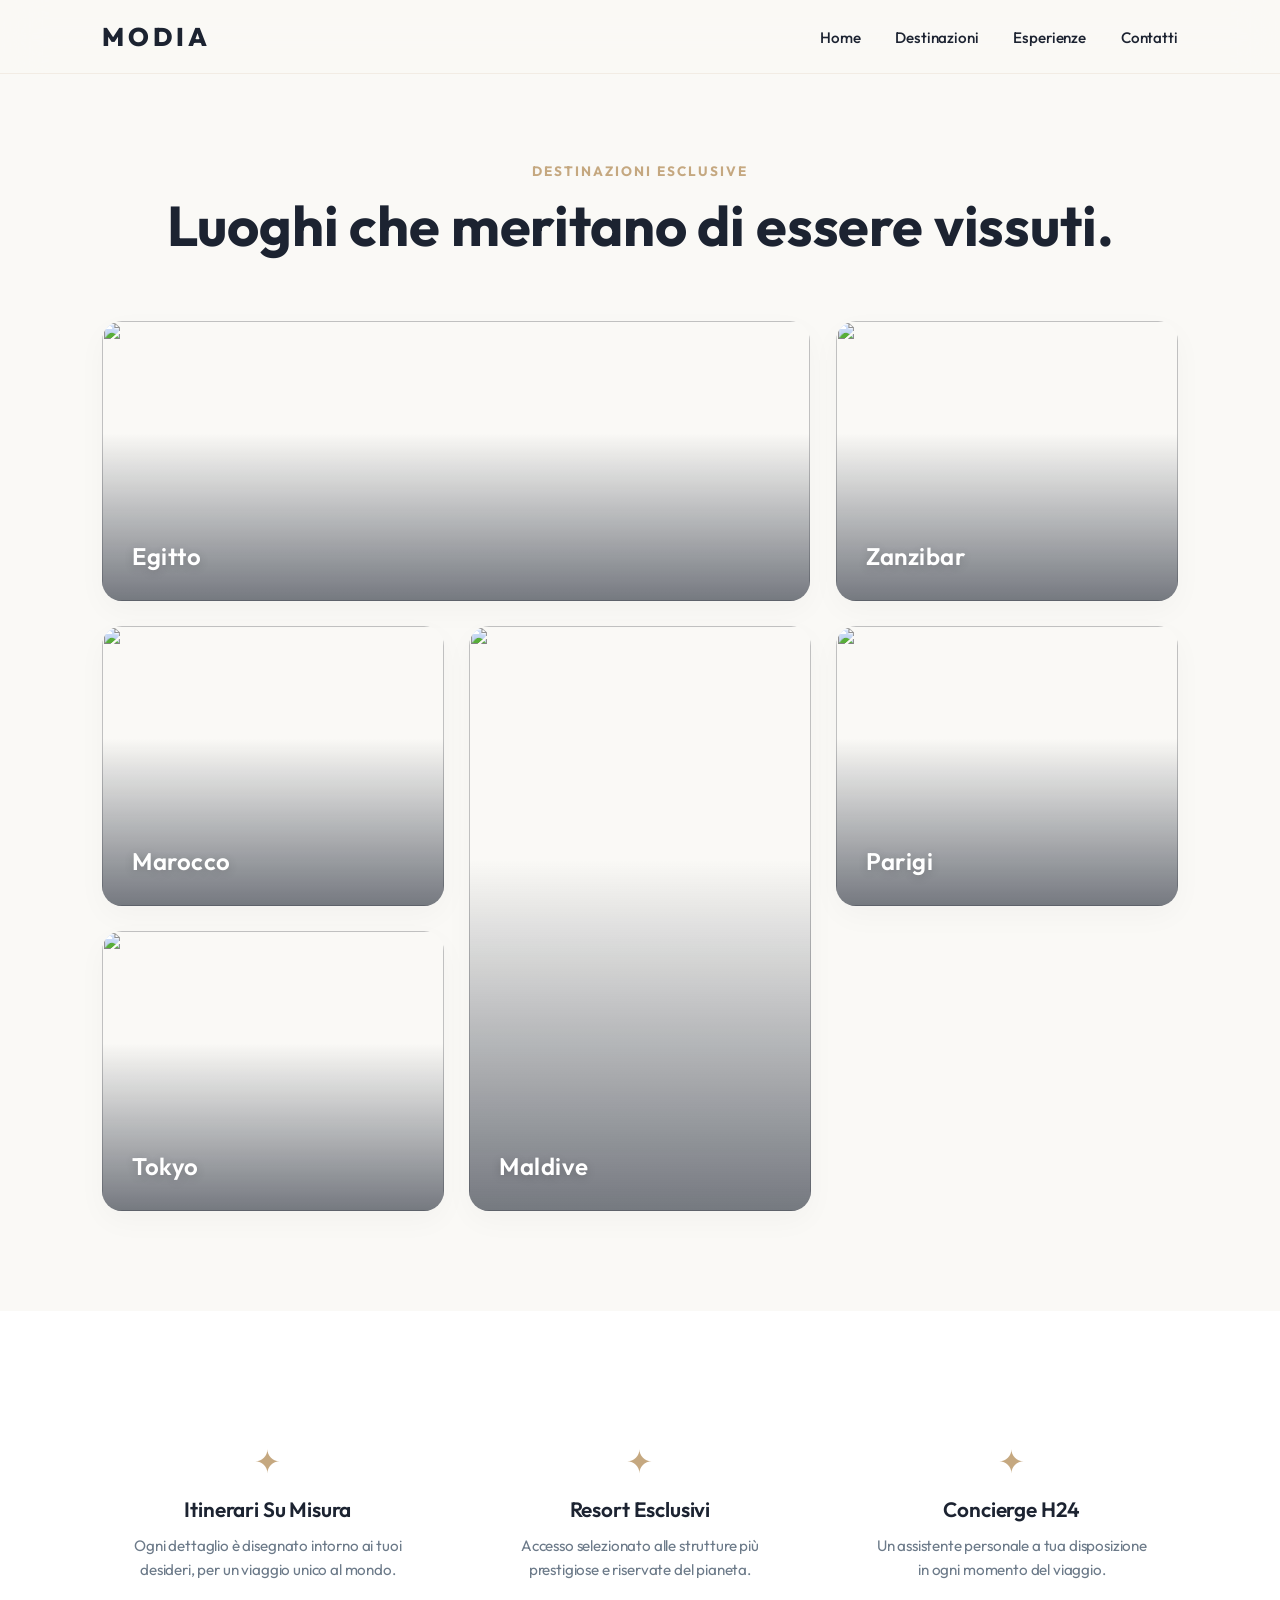
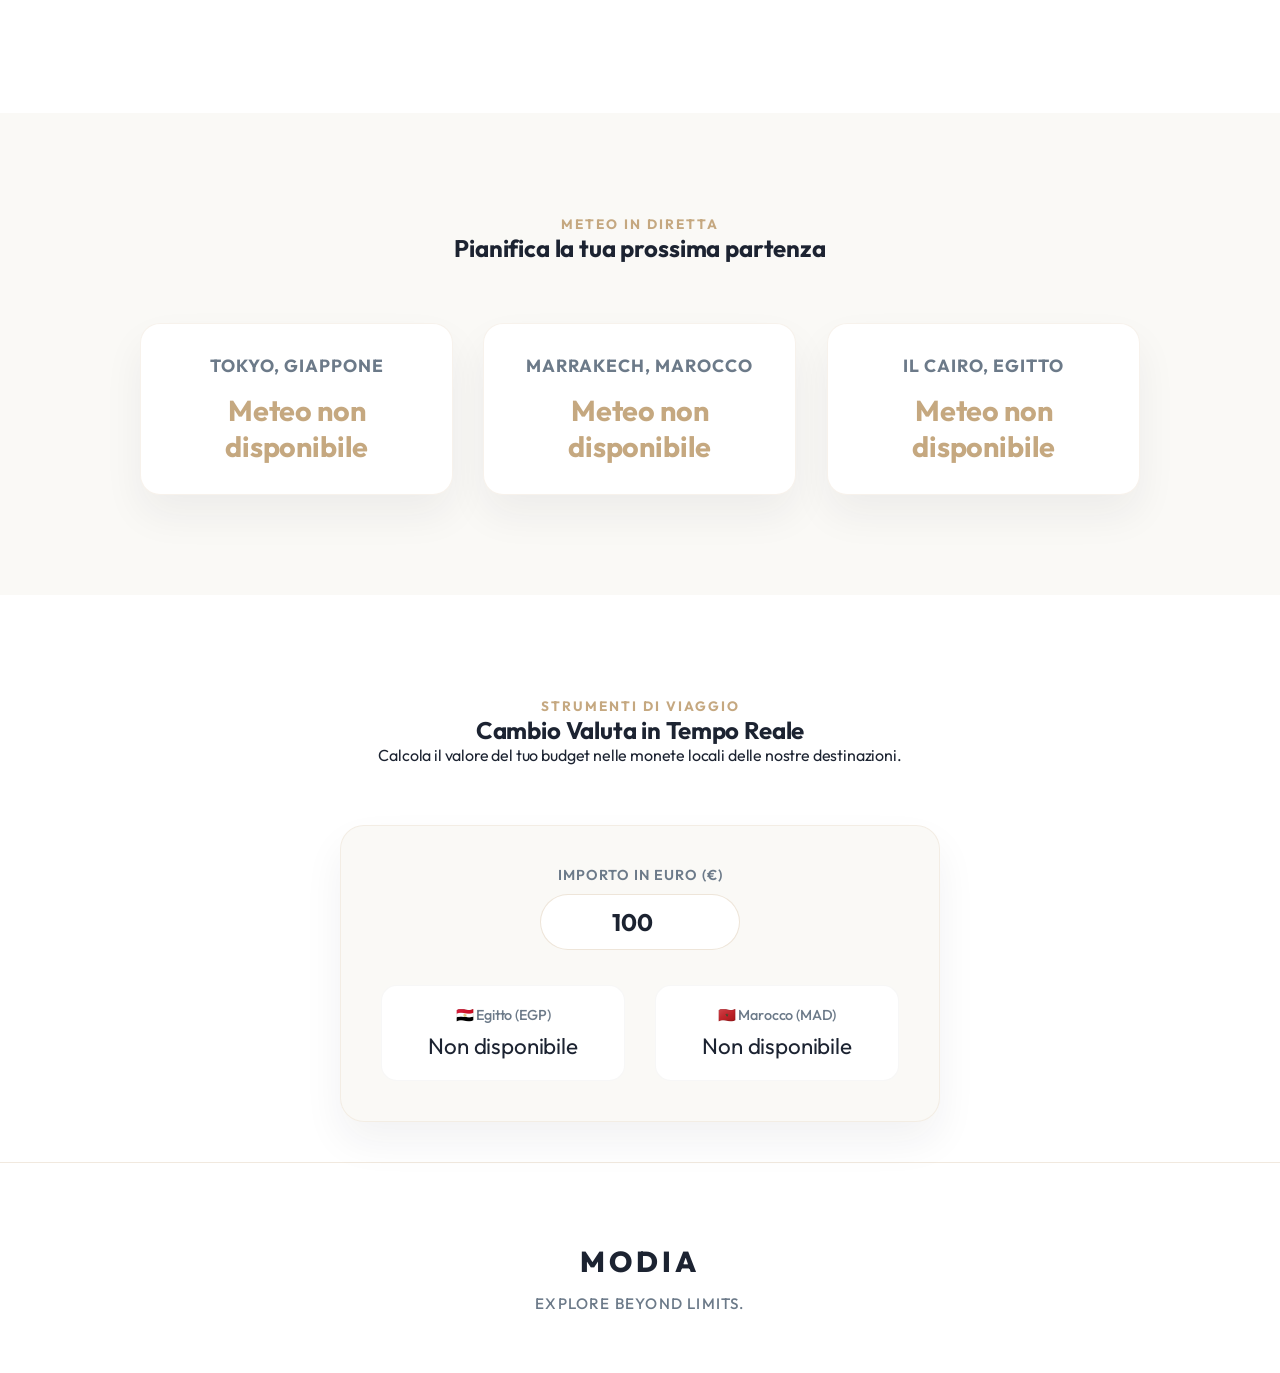
==== destinazioni.html @ 85078cf2 "Add click-to-reveal overlay on destination cards" ====
<!doctype html>
<html lang="it">
  <head>
    <meta charset="UTF-8" />
    <meta name="viewport" content="width=device-width, initial-scale=1.0" />
    <title>Destinazioni | MODIA</title>
    <link rel="stylesheet" href="style.css" />
    <link
      href="https://fonts.googleapis.com/css2?family=Outfit:wght@300;400;500;600;700;800&display=swap"
      rel="stylesheet"
    />
  </head>

  <body>
    <nav>
      <div class="logo">MODIA</div>
      <ul>
        <li><a href="index.html">Home</a></li>
        <li><a href="destinazioni.html">Destinazioni</a></li>
        <li><a href="#">Esperienze</a></li>
        <li><a href="#">Contatti</a></li>
      </ul>
    </nav>

    <section class="destinations-page">
      <div class="title">
        <span>DESTINAZIONI ESCLUSIVE</span>
        <h1>Luoghi che meritano di essere vissuti.</h1>
      </div>

      <div class="masonry">
        <div class="card large">
          <img
            src="https://i.pinimg.com/736x/5f/3d/c7/5f3dc77bbf6d543c2c08fd0aaca00419.jpg"
          />
          <div class="overlay">
            <h3>Egitto</h3>
            <div class="card-details">
              <p>Piramidi millenarie, crociere sul Nilo e tramonti sul deserto. Un viaggio nel tempo.</p>
              <span class="card-season">✦ Stagione ideale: Ottobre – Aprile</span>
              <a href="#" class="btn-card">Richiedi Info</a>
            </div>
          </div>
        </div>

        <div class="card">
          <img
            src="https://i.pinimg.com/1200x/5f/27/72/5f2772771f6ebbfa1030774a7bd30043.jpg"
          />
          <div class="overlay">
            <h3>Zanzibar</h3>
            <div class="card-details">
              <p>Spiagge bianche, acque turchesi e spezie esotiche. Il paradiso nell'Oceano Indiano.</p>
              <span class="card-season">✦ Stagione ideale: Giugno – Ottobre</span>
              <a href="#" class="btn-card">Richiedi Info</a>
            </div>
          </div>
        </div>

        <div class="card">
          <img
            src="https://i.pinimg.com/736x/d9/da/a5/d9daa57fc3a2e01b69d20cad8d2c2d2e.jpg"
          />
          <div class="overlay">
            <h3>Marocco</h3>
            <div class="card-details">
              <p>Medine vibranti, deserto del Sahara e riad da sogno. Un'esperienza sensoriale unica.</p>
              <span class="card-season">✦ Stagione ideale: Marzo – Maggio</span>
              <a href="#" class="btn-card">Richiedi Info</a>
            </div>
          </div>
        </div>

        <div class="card tall">
          <img
            src="https://images.unsplash.com/photo-1573843981267-be1999ff37cd?w=1200"
          />
          <div class="overlay">
            <h3>Maldive</h3>
            <div class="card-details">
              <p>Ville sull'acqua, barriere coralline e privacy assoluta. Il lusso allo stato puro.</p>
              <span class="card-season">✦ Stagione ideale: Novembre – Aprile</span>
              <a href="#" class="btn-card">Richiedi Info</a>
            </div>
          </div>
        </div>

        <div class="card">
          <img
            src="https://images.unsplash.com/photo-1499856871958-5b9627545d1a?w=1200"
          />
          <div class="overlay">
            <h3>Parigi</h3>
            <div class="card-details">
              <p>La ville lumière: arte, haute cuisine e passeggiate sulla Senna. Romantica per eccellenza.</p>
              <span class="card-season">✦ Stagione ideale: Aprile – Giugno</span>
              <a href="#" class="btn-card">Richiedi Info</a>
            </div>
          </div>
        </div>

        <div class="card">
          <img
            src="https://images.unsplash.com/photo-1540959733332-eab4deabeeaf?w=1200"
          />
          <div class="overlay">
            <h3>Tokyo</h3>
            <div class="card-details">
              <p>Tradizione e futuro convivono: templi antichi, neon e gastronomia stellata.</p>
              <span class="card-season">✦ Stagione ideale: Marzo – Maggio</span>
              <a href="#" class="btn-card">Richiedi Info</a>
            </div>
          </div>
        </div>
      </div>
    </section>
    <section class="luxury-services">
      <div class="service-card">
        <span class="service-icon">✦</span>
        <h3>Itinerari Su Misura</h3>
        <p>
          Ogni dettaglio è disegnato intorno ai tuoi desideri, per un viaggio
          unico al mondo.
        </p>
      </div>
      <div class="service-card">
        <span class="service-icon">✦</span>
        <h3>Resort Esclusivi</h3>
        <p>
          Accesso selezionato alle strutture più prestigiose e riservate del
          pianeta.
        </p>
      </div>
      <div class="service-card">
        <span class="service-icon">✦</span>
        <h3>Concierge H24</h3>
        <p>
          Un assistente personale a tua disposizione in ogni momento del
          viaggio.
        </p>
      </div>
    </section>
    <!----METEO-->
    <section class="live-weather-section">
      <div class="title">
        <span>METEO IN DIRETTA</span>
        <h2>Pianifica la tua prossima partenza</h2>
      </div>

      <div class="weather-grid">
        <div class="weather-box">
          <h4>Tokyo, Giappone</h4>
          <div id="meteo-tokyo" class="temp-loading">Caricamento...</div>
        </div>
        <div class="weather-box">
          <h4>Marrakech, Marocco</h4>
          <div id="meteo-marocco" class="temp-loading">Caricamento...</div>
        </div>
        <div class="weather-box">
          <h4>Il Cairo, Egitto</h4>
          <div id="meteo-egitto" class="temp-loading">Caricamento...</div>
        </div>
      </div>
    </section>

    <!--- API VALUTA -->
    <section class="currency-section">
      <div class="title">
        <span>STRUMENTI DI VIAGGIO</span>
        <h2>Cambio Valuta in Tempo Reale</h2>
        <p>
          Calcola il valore del tuo budget nelle monete locali delle nostre
          destinazioni.
        </p>
      </div>
      <div class="currency-card">
        <div class="input-group">
          <label>Importo in Euro (€)</label>
          <input type="number" id="euro-amount" value="100" min="1" />
        </div>

        <div class="conversion-results">
          <div class="result-box">
            <span class="currency-name">🇪🇬 Egitto (EGP)</span>
            <div id="valore-egitto" class="currency-value">Calcolo...</div>
          </div>

          <div class="result-box">
            <span class="currency-name">🇲🇦 Marocco (MAD)</span>
            <div id="valore-marocco" class="currency-value">Calcolo...</div>
          </div>
        </div>
      </div>
    </section>
    <!--- API VALUTA -->

    <footer>
      <h2>MODIA</h2>

      <p>Explore Beyond Limits.</p>
    </footer>
    <script src="script.js"></script>
  </body>
</html>
---- style.css ----
* {
  margin: 0;
  padding: 0;
  box-sizing: border-box;
  font-family: "Outfit", sans-serif;
}

:root {
  --bg-color: #faf9f6; /* Bianco caldo/avorio luxury */
  --text-main: #1c2331; /* Blu notte quasi nero per i testi */
  --text-muted: #6c7a89; /* Grigio morbido per i sottotitoli */
  --accent-gold: #c5a880; /* Oro sabbia elegante per i dettagli */
  --accent-blue: #4a90e2; /* Blu riviera per elementi attivi */
  --white-glass: rgba(255, 255, 255, 0.75);
  --shadow-soft: 0 20px 40px rgba(28, 35, 49, 0.06);
}

body {
  background: var(--bg-color);
  color: var(--text-main);
  overflow-x: hidden;
  letter-spacing: -0.01em;
}

/* NAV */
nav {
  position: fixed;
  top: 0;
  width: 100%;
  display: flex;
  justify-content: space-between;
  align-items: center;
  padding: 20px 8%;
  backdrop-filter: blur(20px);
  -webkit-backdrop-filter: blur(20px);
  background: rgba(250, 249, 246, 0.8);
  border-bottom: 1px solid rgba(197, 168, 128, 0.15);
  z-index: 1000;
}

.logo {
  font-size: 1.6rem;
  font-weight: 800;
  letter-spacing: 4px;
  color: var(--text-main);
}

nav ul {
  display: flex;
  gap: 35px;
  list-style: none;
}

nav a {
  text-decoration: none;
  color: var(--text-main);
  font-weight: 500;
  font-size: 0.95rem;
  transition: 0.3s ease;
}

nav a:hover {
  color: var(--accent-gold);
}

/* HERO */
.hero {
  min-height: 100vh;
  display: grid;
  grid-template-columns: 1.1fr 0.9fr;
  align-items: center;
  padding: 140px 8% 80px 8%;
  gap: 60px;
}

.badge {
  display: inline-block;
  padding: 8px 16px;
  border-radius: 30px;
  background: white;
  color: var(--accent-gold);
  font-weight: 600;
  font-size: 0.85rem;
  letter-spacing: 1px;
  text-transform: uppercase;
  box-shadow: 0 4px 15px rgba(197, 168, 128, 0.12);
  margin-bottom: 25px;
  border: 1px solid rgba(197, 168, 128, 0.2);
}

.hero h1 {
  font-size: clamp(3.5rem, 6vw, 5.5rem);
  font-weight: 700;
  line-height: 1.05;
  color: var(--text-main);
  margin-bottom: 25px;
}

.hero h1 span {
  color: var(--accent-gold);
  display: block;
  font-weight: 300;
  font-style: italic;
}

.hero p {
  color: var(--text-muted);
  font-size: 1.15rem;
  line-height: 1.8;
  max-width: 550px;
}

.hero-buttons {
  display: flex;
  gap: 15px;
  margin-top: 40px;
}

.btn-primary {
  padding: 16px 35px;
  border-radius: 50px;
  background: var(--text-main);
  color: white;
  text-decoration: none;
  font-weight: 600;
  font-size: 0.95rem;
  transition: 0.3s ease;
  box-shadow: 0 10px 25px rgba(28, 35, 49, 0.15);
}

.btn-primary:hover {
  background: var(--accent-gold);
  transform: translateY(-2px);
  box-shadow: 0 10px 25px rgba(197, 168, 128, 0.3);
}

.btn-secondary {
  padding: 16px 35px;
  border-radius: 50px;
  border: 1px solid rgba(28, 35, 49, 0.15);
  text-decoration: none;
  color: var(--text-main);
  font-weight: 600;
  font-size: 0.95rem;
  background: transparent;
  transition: 0.3s ease;
}

.btn-secondary:hover {
  background: white;
  border-color: var(--accent-gold);
  color: var(--accent-gold);
  transform: translateY(-2px);
}

.hero-image {
  position: relative;
}

.hero-image img {
  width: 100%;
  border-radius: 24px;
  height: 600px;
  object-fit: cover;
  box-shadow: var(--shadow-soft);
}
/* Bali img */
.floating-card {
  position: absolute;
  background: var(--white-glass);
  backdrop-filter: blur(15px);
  -webkit-backdrop-filter: blur(15px);
  padding: 14px 24px;
  border-radius: 50px;
  font-weight: 600;
  font-size: 0.9rem;
  color: var(--text-main);
  box-shadow: 0 10px 30px rgba(0, 0, 0, 0.05);
  border: 1px solid rgba(255, 255, 255, 0.6);
  animation: float 4s ease-in-out infinite;
}

.top {
  top: 40px;
  left: -20px;
}

.bottom {
  bottom: 40px;
  right: -20px;
  animation-delay: 2s;
}

@keyframes float {
  0%,
  100% {
    transform: translateY(0);
  }
  50% {
    transform: translateY(-10px);
  }
}

/* STATISTICHE */
.stats {
  display: flex;
  justify-content: center;
  gap: 120px;
  padding: 100px 8%;
  background: white;
  box-shadow:
    inset 0 1px 0 rgba(0, 0, 0, 0.02),
    inset 0 -1px 0 rgba(0, 0, 0, 0.02);
}

.stats h2 {
  font-size: 3.5rem;
  font-weight: 700;
  color: var(--accent-gold);
  margin-bottom: 5px;
}

.stats p {
  color: var(--text-muted);
  font-weight: 500;
  font-size: 0.95rem;
  letter-spacing: 0.5px;
  text-transform: uppercase;
}

/* CHI SIAMO */
.about {
  display: grid;
  grid-template-columns: 1fr 1fr;
  gap: 80px;
  align-items: center;
  padding: 120px 8%;
}

.about img {
  width: 100%;
  border-radius: 24px;
  height: 500px;
  object-fit: cover;
  box-shadow: var(--shadow-soft);
}

.about span {
  color: var(--accent-gold);
  font-weight: 700;
  font-size: 0.85rem;
  letter-spacing: 2px;
}

.about h2 {
  font-size: 3rem;
  font-weight: 700;
  line-height: 1.2;
  margin: 15px 0 25px 0;
  color: var(--text-main);
}

.about p {
  color: var(--text-muted);
  margin-bottom: 35px;
  font-size: 1.1rem;
  line-height: 1.8;
}

/* CTA */
.cta {
  padding: 120px 8%;
  text-align: center;
  background: white;
}

.cta h2 {
  font-size: 3.5rem;
  font-weight: 700;
  color: var(--text-main);
  margin-bottom: 20px;
}

.cta p {
  color: var(--text-muted);
  font-size: 1.2rem;
  margin-bottom: 40px;
}

/* API WEATHER CARD  */
.scheda-viaggio {
  background: var(--bg-color);
  border: 1px solid rgba(197, 168, 128, 0.25);
  padding: 25px;
  border-radius: 20px;
  max-width: 350px;
  margin: 0 auto;
  box-shadow: var(--shadow-soft);
}

.scheda-viaggio h3 {
  font-size: 1.1rem;
  color: var(--text-main);
  margin-bottom: 10px;
  font-weight: 600;
}

#meteo-maldive {
  color: var(--accent-gold);
  font-weight: 700;
  font-size: 1.3rem;
}

/* DESTINAZIONI PAGE */
.destinations-page {
  padding: 160px 8% 100px 8%;
}

.title {
  text-align: center;
  margin-bottom: 60px;
}

.title span {
  color: var(--accent-gold);
  font-weight: 700;
  letter-spacing: 2px;
  font-size: 0.85rem;
}

.title h1 {
  font-size: 3.5rem;
  font-weight: 700;
  color: var(--text-main);
  margin-top: 10px;
}

.masonry {
  display: grid;
  grid-template-columns: repeat(3, 1fr);
  grid-auto-rows: 280px;
  gap: 25px;
}

.card {
  position: relative;
  overflow: hidden;
  border-radius: 20px;
  cursor: pointer;
  box-shadow: 0 10px 30px rgba(0, 0, 0, 0.03);
}

.card img {
  width: 100%;
  height: 100%;
  object-fit: cover;
  transition: transform 0.8s cubic-bezier(0.25, 1, 0.5, 1);
}

.card:hover img {
  transform: scale(1.08);
}

.large {
  grid-column: span 2;
}

.tall {
  grid-row: span 2;
}

.overlay {
  position: absolute;
  bottom: 0;
  left: 0;
  width: 100%;
  height: 100%;
  padding: 30px;
  display: flex;
  align-items: flex-end;

  background: linear-gradient(
    to top,
    rgba(28, 35, 49, 0.6) 0%,
    rgba(28, 35, 49, 0) 60%
  );
  transition: background 0.3s ease;
}

.card:hover .overlay {
  background: linear-gradient(
    to top,
    rgba(28, 35, 49, 0.75) 0%,
    rgba(28, 35, 49, 0.1) 100%
  );
}

.overlay h3 {
  color: white;
  font-size: 1.5rem;
  font-weight: 600;
  letter-spacing: 0.5px;
  text-shadow: 0 2px 10px rgba(0, 0, 0, 0.2);
}
/* CARD DETAILS (click-to-reveal) */
.card-details {
  max-height: 0;
  overflow: hidden;
  opacity: 0;
  transition: max-height 0.5s ease, opacity 0.4s ease;
  width: 100%;
}

.card.active .card-details {
  max-height: 200px;
  opacity: 1;
}

.card.active .overlay {
  background: linear-gradient(
    to top,
    rgba(28, 35, 49, 0.85) 0%,
    rgba(28, 35, 49, 0.3) 100%
  );
}

.card-details p {
  color: rgba(255, 255, 255, 0.9);
  font-size: 0.9rem;
  line-height: 1.6;
  margin: 12px 0 10px 0;
}

.card-season {
  color: var(--accent-gold);
  font-size: 0.8rem;
  font-weight: 600;
  letter-spacing: 0.5px;
  display: block;
  margin-bottom: 14px;
}

.btn-card {
  display: inline-block;
  padding: 10px 24px;
  border-radius: 50px;
  background: var(--accent-gold);
  color: white;
  text-decoration: none;
  font-weight: 600;
  font-size: 0.85rem;
  transition: background 0.3s ease, transform 0.3s ease;
}

.btn-card:hover {
  background: #b8976e;
  transform: translateY(-2px);
}

/* LUXURY SERVICES */
.luxury-services {
  display: grid;
  grid-template-columns: repeat(3, 1fr);
  gap: 40px;
  padding: 100px 8%;
  background: #ffffff;
  text-align: center;
}

.service-card {
  padding: 30px;
  border-radius: 15px;
  transition: transform 0.3s ease;
}

.service-card:hover {
  transform: translateY(-5px);
}

.service-icon {
  font-size: 2rem;
  color: var(--accent-gold);
  display: block;
  margin-bottom: 15px;
}

.service-card h3 {
  font-size: 1.3rem;
  font-weight: 600;
  margin-bottom: 12px;
  color: var(--text-main);
}

.service-card p {
  color: var(--text-muted);
  font-size: 0.95rem;
  line-height: 1.6;
}

/* LIVE WEATHER SECTION */
.live-weather-section {
  padding: 100px 8%;
  background: var(--bg-color);
}

.weather-grid {
  display: grid;
  grid-template-columns: repeat(3, 1fr);
  gap: 30px;
  max-width: 1000px;
  margin: 0 auto;
}

.weather-box {
  background: white;
  padding: 30px;
  border-radius: 20px;
  text-align: center;
  box-shadow: var(--shadow-soft);
  border: 1px solid rgba(197, 168, 128, 0.15);
}

.weather-box h4 {
  font-size: 1.1rem;
  color: var(--text-muted);
  margin-bottom: 15px;
  text-transform: uppercase;
  letter-spacing: 1px;
}

.temp-loading {
  font-size: 1.8rem;
  font-weight: 700;
  color: var(--accent-gold);
}

/* MOBILE ADAPTATION */
@media (max-width: 900px) {
  .luxury-services,
  .weather-grid {
    grid-template-columns: 1fr;
    gap: 30px;
  }
}

/* ==============================================
    FOOTER
============================================== */
footer {
  padding: 80px 8% 60px 8%;
  background: #ffffff;
  color: var(--text-main);
  text-align: center;
  border-top: 1px solid rgba(197, 168, 128, 0.25);
}

footer h2 {
  font-size: 1.8rem;
  font-weight: 800;
  letter-spacing: 4px;
  margin-bottom: 15px;
  color: var(--text-main);
}

footer p {
  color: var(--text-muted);
  font-size: 0.95rem;
  letter-spacing: 1.2px;
  text-transform: uppercase;
  font-weight: 500;
}

/* ==============================================
    CONVERTITORE DI VALUTA
============================================== */

.currency-section {
  padding: 100px 8% 40px 8%;
  background: #ffffff;
  text-align: center;
}

.currency-card {
  background: var(--bg-color);
  max-width: 600px;
  margin: 0 auto;
  padding: 40px;
  border-radius: 24px;
  box-shadow: var(--shadow-soft);
  border: 1px solid rgba(197, 168, 128, 0.15);
}

.input-group {
  display: flex;
  flex-direction: column;
  align-items: center;
  margin-bottom: 35px;
}

.input-group label {
  font-size: 0.9rem;
  font-weight: 600;
  text-transform: uppercase;
  letter-spacing: 1px;
  color: var(--text-muted);
  margin-bottom: 10px;
}

.input-group input {
  width: 200px;
  padding: 12px 20px;
  font-size: 1.5rem;
  font-weight: 700;
  border-radius: 50px;
  border: 1px solid rgba(197, 168, 128, 0.3);
  text-align: center;
  color: var(--text-main);
  background: white;
  outline: none;
  transition: border-color 0.3s ease;
}

.input-group input:focus {
  border-color: var(--accent-gold);
}

.conversion-results {
  display: grid;
  grid-template-columns: 1fr 1fr;
  gap: 30px;
}

.result-box {
  background: white;
  padding: 20px;
  border-radius: 16px;
  border: 1px solid rgba(0, 0, 0, 0.03);
}

.currency-name {
  font-size: 0.9rem;
  font-weight: 500;
  color: var(--text-muted);
  display: block;
  margin-bottom: 8px;
}

.currency-value {
  font-size: 1.4rem;
  color: var(--text-main);
}

.currency-value strong {
  color: var(--accent-gold);
  font-weight: 700;
}

@media (max-width: 600px) {
  .conversion-results {
    grid-template-columns: 1fr;
    gap: 20px;
  }
}

/* ==============================================
   STYLE JS ANIMAZIONI
============================================== */
.fade-in-element {
  opacity: 0;
  transform: translateY(40px);
  transition:
    opacity 1.2s cubic-bezier(0.215, 0.61, 0.355, 1),
    transform 1.2s cubic-bezier(0.215, 0.61, 0.355, 1);
  will-change: transform, opacity;
}

.fade-in-element.visible {
  opacity: 1;
  transform: translateY(0);
}

.masonry .card:nth-child(2) {
  transition-delay: 0.1s;
}
.masonry .card:nth-child(3) {
  transition-delay: 0.2s;
}
.masonry .card:nth-child(4) {
  transition-delay: 0.3s;
}

.luxury-services .service-card:nth-child(2) {
  transition-delay: 0.15s;
}
.luxury-services .service-card:nth-child(3) {
  transition-delay: 0.3s;
}

.weather-grid .weather-box:nth-child(2) {
  transition-delay: 0.15s;
}
.weather-grid .weather-box:nth-child(3) {
  transition-delay: 0.3s;
}

/* ==============================================
    MOBILE
============================================== */
@media (max-width: 900px) {
  nav {
    padding: 20px 5%;
  }
  nav ul {
    gap: 15px;
  }
  .hero {
    grid-template-columns: 1fr;
    padding-top: 120px;
    text-align: center;
    gap: 40px;
  }
  .hero p {
    margin: 0 auto;
  }
  .hero-buttons {
    justify-content: center;
  }
  .hero-image img {
    height: 450px;
  }
  .floating-card {
    display: none; /* Rimuove ingombri su mobile */
  }
  .stats {
    flex-direction: column;
    gap: 40px;
    padding: 60px 8%;
  }
  .about {
    grid-template-columns: 1fr;
    text-align: center;
    gap: 40px;
  }
  .masonry {
    grid-template-columns: 1fr;
    grid-auto-rows: 250px;
  }
  .large,
  .tall {
    grid-column: auto;
    grid-row: auto;
  }
  .title h1,
  .cta h2,
  .about h2 {
    font-size: 2.3rem;
  }
}
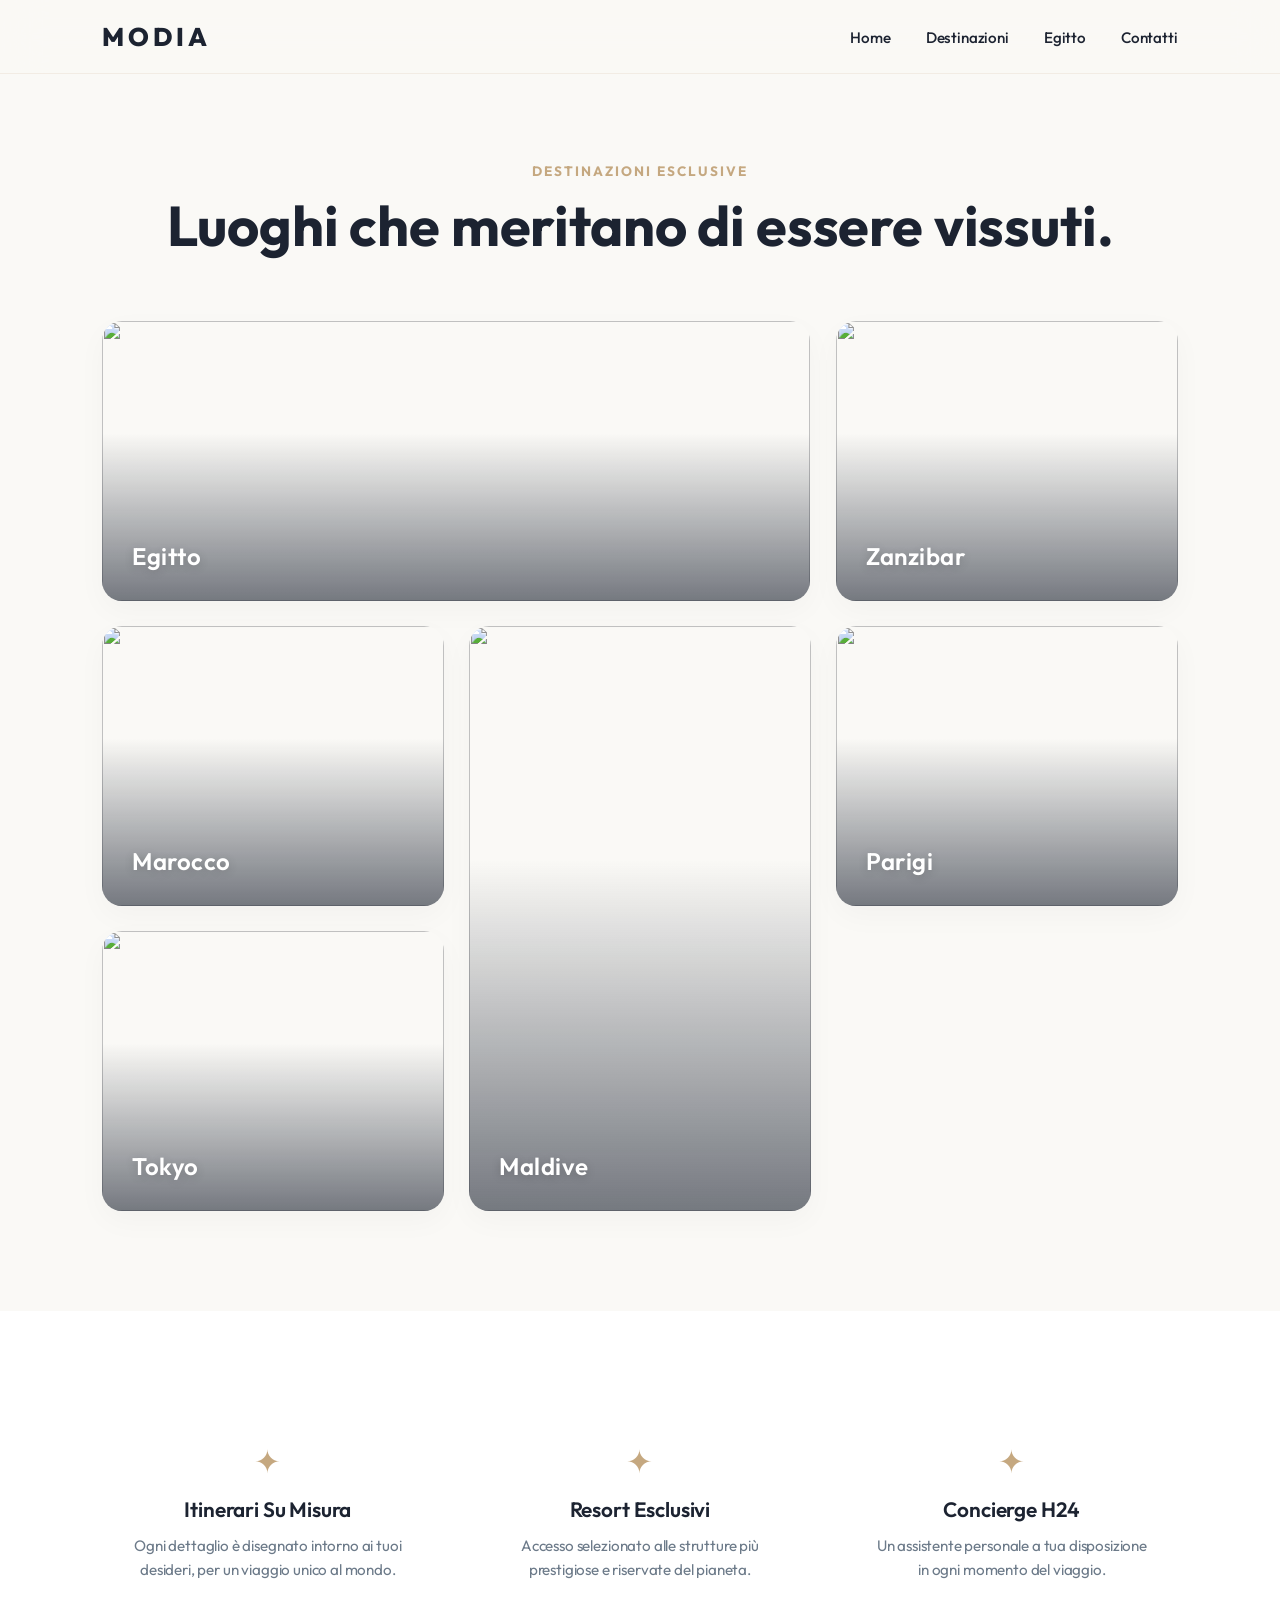
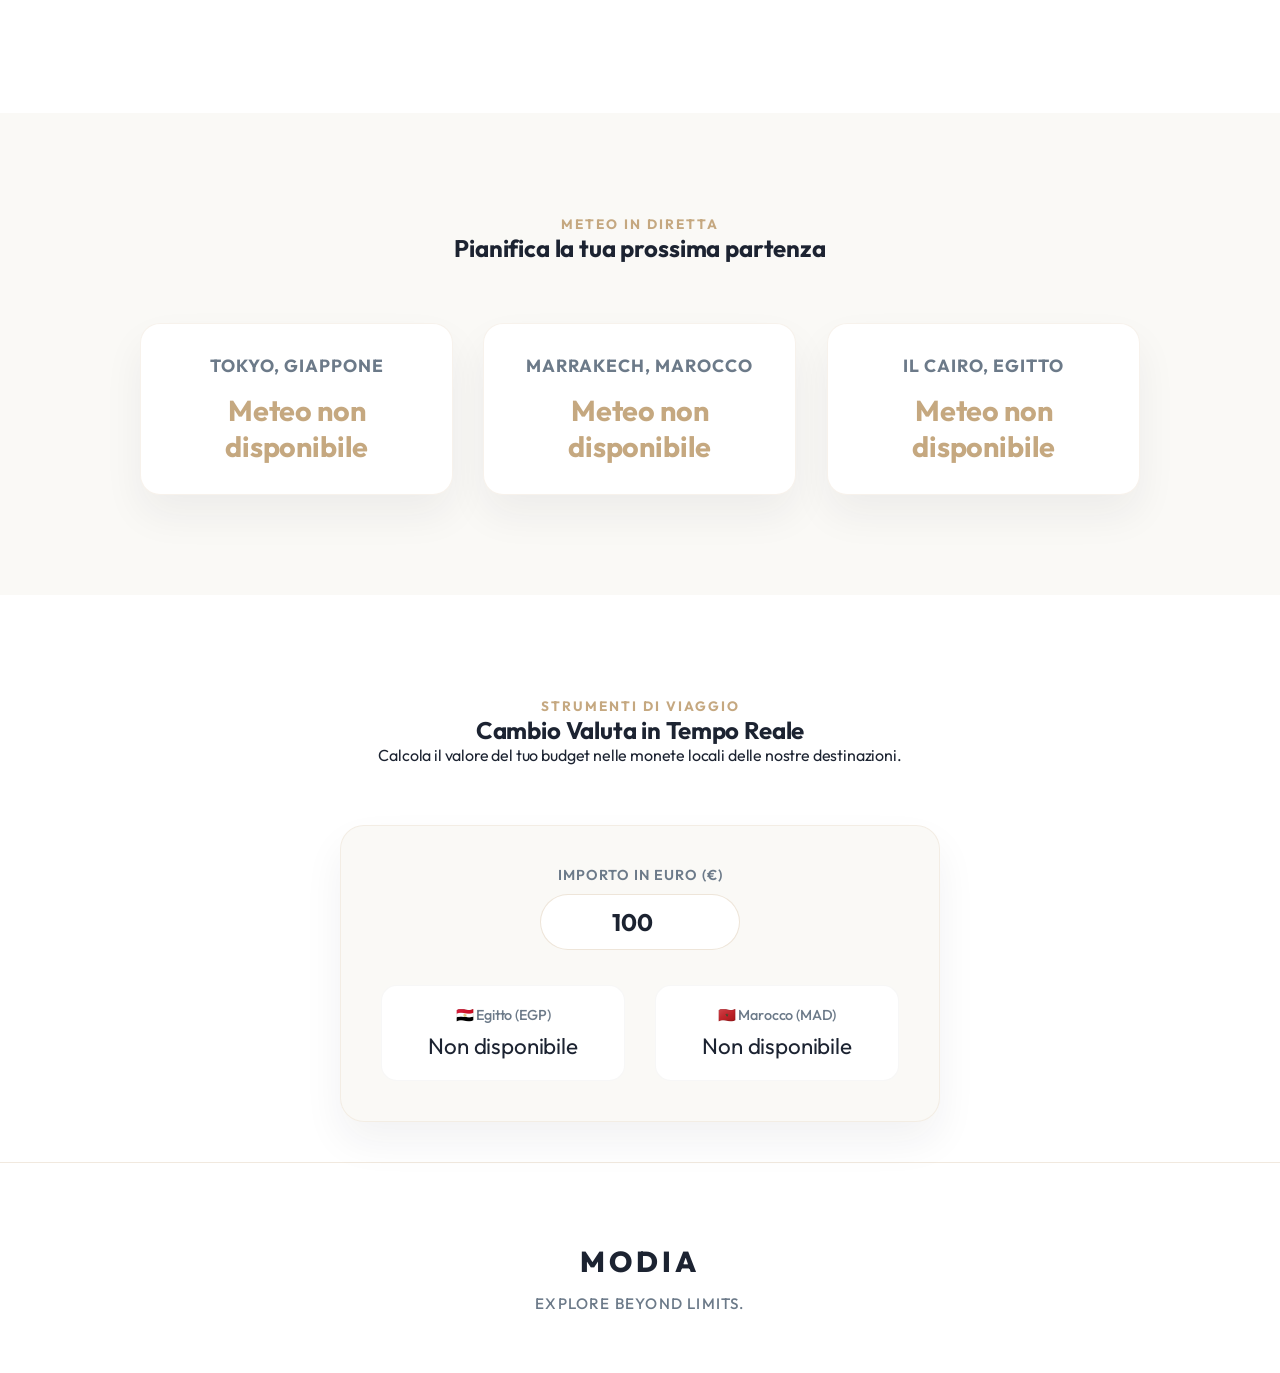
==== commit ea480a38: "Aggiunto la destinazione Egitto con le sue immaginie e aggiornati i contenuti" ====
--- a/destinazioni.html
+++ b/destinazioni.html
@@ -17,7 +17,7 @@
       <ul>
         <li><a href="index.html">Home</a></li>
         <li><a href="destinazioni.html">Destinazioni</a></li>
-        <li><a href="#">Esperienze</a></li>
+        <li><a href="destinazioni/egitto.html">Egitto</a></li>
         <li><a href="#">Contatti</a></li>
       </ul>
     </nav>
@@ -30,17 +30,14 @@
 
       <div class="masonry">
         <div class="card large">
-          <img
-            src="https://i.pinimg.com/736x/5f/3d/c7/5f3dc77bbf6d543c2c08fd0aaca00419.jpg"
-          />
-          <div class="overlay">
-            <h3>Egitto</h3>
-            <div class="card-details">
-              <p>Piramidi millenarie, crociere sul Nilo e tramonti sul deserto. Un viaggio nel tempo.</p>
-              <span class="card-season">✦ Stagione ideale: Ottobre – Aprile</span>
-              <a href="#" class="btn-card">Richiedi Info</a>
+          <a href="destinazioni/egitto.html" class="card-link">
+            <img
+              src="https://i.pinimg.com/736x/5f/3d/c7/5f3dc77bbf6d543c2c08fd0aaca00419.jpg"
+            />
+            <div class="overlay">
+              <h3>Egitto</h3>
             </div>
-          </div>
+          </a>
         </div>
 
         <div class="card">
@@ -49,11 +46,6 @@
           />
           <div class="overlay">
             <h3>Zanzibar</h3>
-            <div class="card-details">
-              <p>Spiagge bianche, acque turchesi e spezie esotiche. Il paradiso nell'Oceano Indiano.</p>
-              <span class="card-season">✦ Stagione ideale: Giugno – Ottobre</span>
-              <a href="#" class="btn-card">Richiedi Info</a>
-            </div>
           </div>
         </div>
 
@@ -63,11 +55,6 @@
           />
           <div class="overlay">
             <h3>Marocco</h3>
-            <div class="card-details">
-              <p>Medine vibranti, deserto del Sahara e riad da sogno. Un'esperienza sensoriale unica.</p>
-              <span class="card-season">✦ Stagione ideale: Marzo – Maggio</span>
-              <a href="#" class="btn-card">Richiedi Info</a>
-            </div>
           </div>
         </div>
 
@@ -77,11 +64,6 @@
           />
           <div class="overlay">
             <h3>Maldive</h3>
-            <div class="card-details">
-              <p>Ville sull'acqua, barriere coralline e privacy assoluta. Il lusso allo stato puro.</p>
-              <span class="card-season">✦ Stagione ideale: Novembre – Aprile</span>
-              <a href="#" class="btn-card">Richiedi Info</a>
-            </div>
           </div>
         </div>
 
@@ -91,11 +73,6 @@
           />
           <div class="overlay">
             <h3>Parigi</h3>
-            <div class="card-details">
-              <p>La ville lumière: arte, haute cuisine e passeggiate sulla Senna. Romantica per eccellenza.</p>
-              <span class="card-season">✦ Stagione ideale: Aprile – Giugno</span>
-              <a href="#" class="btn-card">Richiedi Info</a>
-            </div>
           </div>
         </div>
 
@@ -105,11 +82,6 @@
           />
           <div class="overlay">
             <h3>Tokyo</h3>
-            <div class="card-details">
-              <p>Tradizione e futuro convivono: templi antichi, neon e gastronomia stellata.</p>
-              <span class="card-season">✦ Stagione ideale: Marzo – Maggio</span>
-              <a href="#" class="btn-card">Richiedi Info</a>
-            </div>
           </div>
         </div>
       </div>
--- a/style.css
+++ b/style.css
@@ -316,6 +316,13 @@
   padding: 160px 8% 100px 8%;
 }
 
+.card-link {
+  display: block;
+  width: 100%;
+  height: 100%;
+  text-decoration: none;
+}
+
 .title {
   text-align: center;
   margin-bottom: 60px;
@@ -402,61 +409,6 @@
   letter-spacing: 0.5px;
   text-shadow: 0 2px 10px rgba(0, 0, 0, 0.2);
 }
-/* CARD DETAILS (click-to-reveal) */
-.card-details {
-  max-height: 0;
-  overflow: hidden;
-  opacity: 0;
-  transition: max-height 0.5s ease, opacity 0.4s ease;
-  width: 100%;
-}
-
-.card.active .card-details {
-  max-height: 200px;
-  opacity: 1;
-}
-
-.card.active .overlay {
-  background: linear-gradient(
-    to top,
-    rgba(28, 35, 49, 0.85) 0%,
-    rgba(28, 35, 49, 0.3) 100%
-  );
-}
-
-.card-details p {
-  color: rgba(255, 255, 255, 0.9);
-  font-size: 0.9rem;
-  line-height: 1.6;
-  margin: 12px 0 10px 0;
-}
-
-.card-season {
-  color: var(--accent-gold);
-  font-size: 0.8rem;
-  font-weight: 600;
-  letter-spacing: 0.5px;
-  display: block;
-  margin-bottom: 14px;
-}
-
-.btn-card {
-  display: inline-block;
-  padding: 10px 24px;
-  border-radius: 50px;
-  background: var(--accent-gold);
-  color: white;
-  text-decoration: none;
-  font-weight: 600;
-  font-size: 0.85rem;
-  transition: background 0.3s ease, transform 0.3s ease;
-}
-
-.btn-card:hover {
-  background: #b8976e;
-  transform: translateY(-2px);
-}
-
 /* LUXURY SERVICES */
 .luxury-services {
   display: grid;
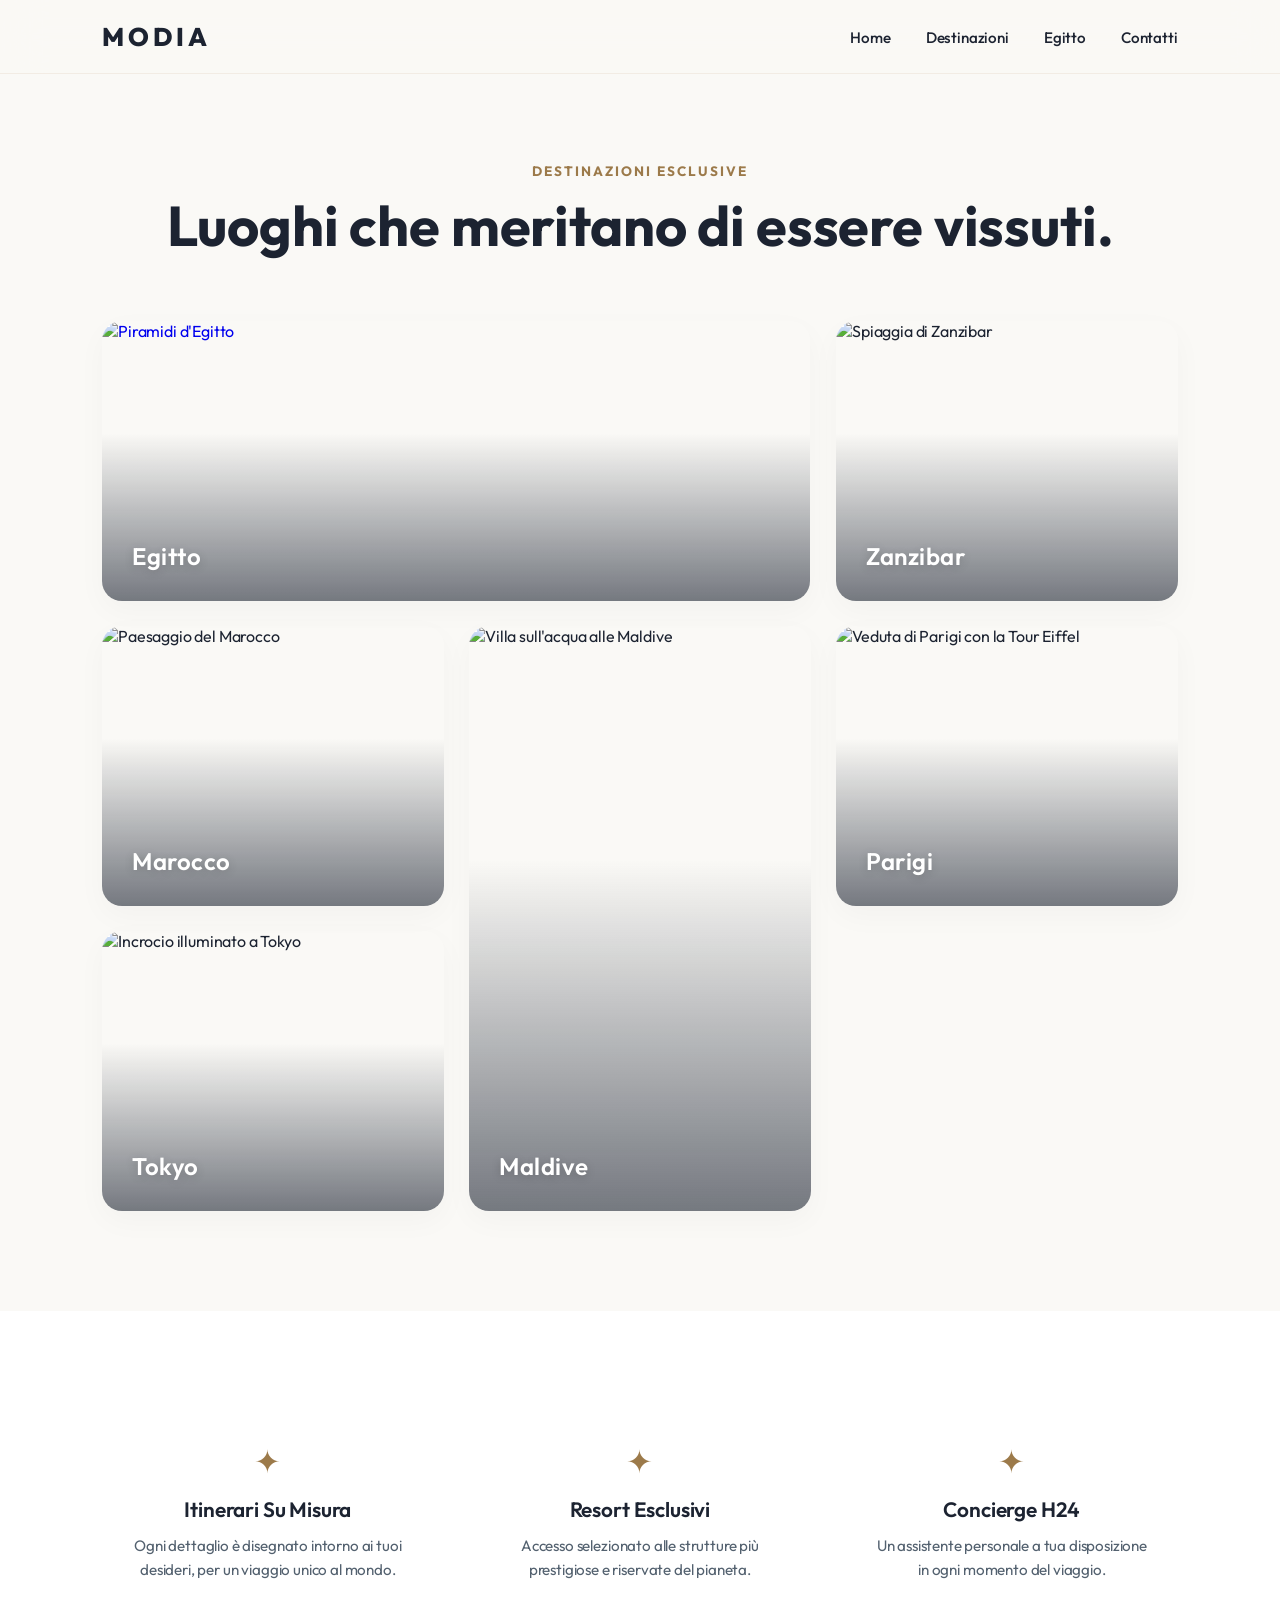
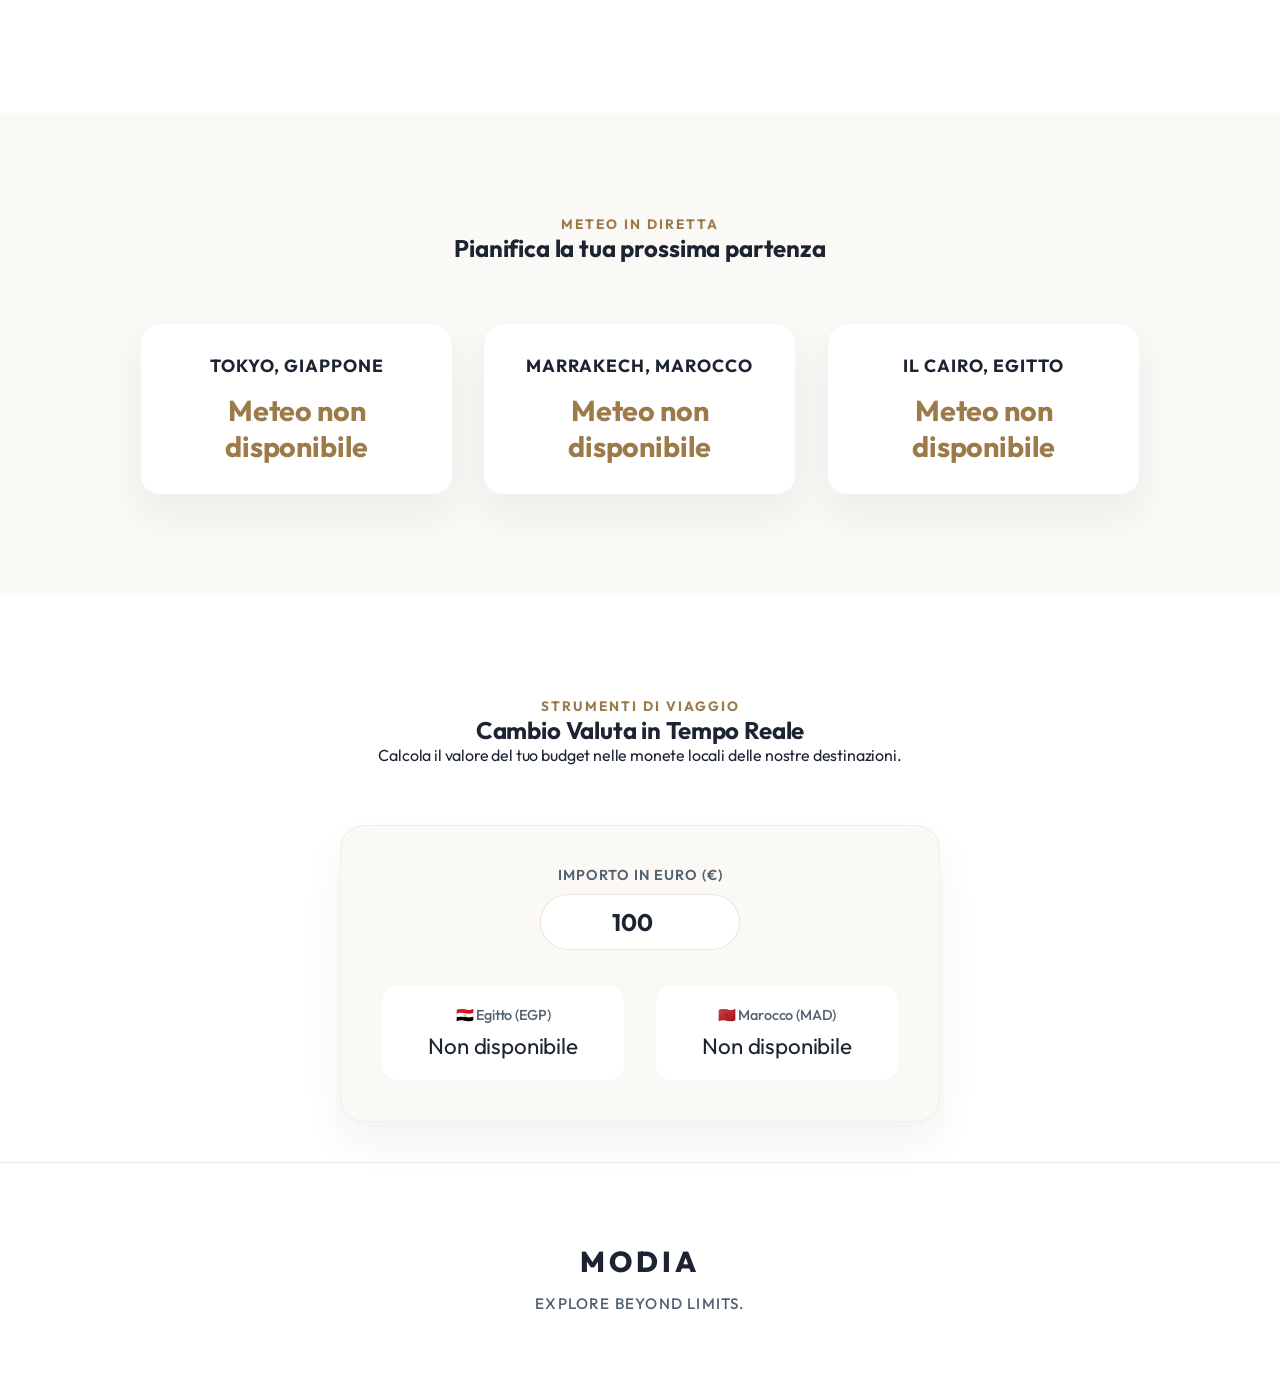
==== commit c87e8de2: "Accessibilita: meta description, landmark main, heading ordinati, contrasto AA, CTA con navigazione " ====
--- a/destinazioni.html
+++ b/destinazioni.html
@@ -3,7 +3,12 @@
   <head>
     <meta charset="UTF-8" />
     <meta name="viewport" content="width=device-width, initial-scale=1.0" />
+    <meta
+      name="description"
+      content="Le destinazioni esclusive di MODIA: Egitto, Zanzibar, Marocco, Maldive, Parigi e Tokyo. Itinerari su misura, resort esclusivi e concierge H24."
+    />
     <title>Destinazioni | MODIA</title>
+    <link rel="icon" href="favicon.ico" />
     <link rel="stylesheet" href="style.css" />
     <link
       href="https://fonts.googleapis.com/css2?family=Outfit:wght@300;400;500;600;700;800&display=swap"
@@ -12,165 +17,196 @@
   </head>
 
   <body>
-    <nav>
-      <div class="logo">MODIA</div>
-      <ul>
-        <li><a href="index.html">Home</a></li>
-        <li><a href="destinazioni.html">Destinazioni</a></li>
-        <li><a href="destinazioni/egitto.html">Egitto</a></li>
-        <li><a href="#">Contatti</a></li>
-      </ul>
-    </nav>
-
-    <section class="destinations-page">
-      <div class="title">
-        <span>DESTINAZIONI ESCLUSIVE</span>
-        <h1>Luoghi che meritano di essere vissuti.</h1>
-      </div>
-
-      <div class="masonry">
-        <div class="card large">
-          <a href="destinazioni/egitto.html" class="card-link">
-            <img
-              src="https://i.pinimg.com/736x/5f/3d/c7/5f3dc77bbf6d543c2c08fd0aaca00419.jpg"
-            />
-            <div class="overlay">
-              <h3>Egitto</h3>
-            </div>
-          </a>
-        </div>
-
-        <div class="card">
-          <img
-            src="https://i.pinimg.com/1200x/5f/27/72/5f2772771f6ebbfa1030774a7bd30043.jpg"
-          />
-          <div class="overlay">
-            <h3>Zanzibar</h3>
-          </div>
-        </div>
-
-        <div class="card">
-          <img
-            src="https://i.pinimg.com/736x/d9/da/a5/d9daa57fc3a2e01b69d20cad8d2c2d2e.jpg"
-          />
-          <div class="overlay">
-            <h3>Marocco</h3>
-          </div>
-        </div>
-
-        <div class="card tall">
-          <img
-            src="https://images.unsplash.com/photo-1573843981267-be1999ff37cd?w=1200"
-          />
-          <div class="overlay">
-            <h3>Maldive</h3>
-          </div>
-        </div>
-
-        <div class="card">
-          <img
-            src="https://images.unsplash.com/photo-1499856871958-5b9627545d1a?w=1200"
-          />
-          <div class="overlay">
-            <h3>Parigi</h3>
-          </div>
-        </div>
-
-        <div class="card">
-          <img
-            src="https://images.unsplash.com/photo-1540959733332-eab4deabeeaf?w=1200"
-          />
-          <div class="overlay">
-            <h3>Tokyo</h3>
-          </div>
-        </div>
-      </div>
-    </section>
-    <section class="luxury-services">
-      <div class="service-card">
-        <span class="service-icon">✦</span>
-        <h3>Itinerari Su Misura</h3>
-        <p>
-          Ogni dettaglio è disegnato intorno ai tuoi desideri, per un viaggio
-          unico al mondo.
-        </p>
-      </div>
-      <div class="service-card">
-        <span class="service-icon">✦</span>
-        <h3>Resort Esclusivi</h3>
-        <p>
-          Accesso selezionato alle strutture più prestigiose e riservate del
-          pianeta.
-        </p>
-      </div>
-      <div class="service-card">
-        <span class="service-icon">✦</span>
-        <h3>Concierge H24</h3>
-        <p>
-          Un assistente personale a tua disposizione in ogni momento del
-          viaggio.
-        </p>
-      </div>
-    </section>
-    <!----METEO-->
-    <section class="live-weather-section">
-      <div class="title">
-        <span>METEO IN DIRETTA</span>
-        <h2>Pianifica la tua prossima partenza</h2>
-      </div>
-
-      <div class="weather-grid">
-        <div class="weather-box">
-          <h4>Tokyo, Giappone</h4>
-          <div id="meteo-tokyo" class="temp-loading">Caricamento...</div>
-        </div>
-        <div class="weather-box">
-          <h4>Marrakech, Marocco</h4>
-          <div id="meteo-marocco" class="temp-loading">Caricamento...</div>
-        </div>
-        <div class="weather-box">
-          <h4>Il Cairo, Egitto</h4>
-          <div id="meteo-egitto" class="temp-loading">Caricamento...</div>
-        </div>
-      </div>
-    </section>
-
-    <!--- API VALUTA -->
-    <section class="currency-section">
-      <div class="title">
-        <span>STRUMENTI DI VIAGGIO</span>
-        <h2>Cambio Valuta in Tempo Reale</h2>
-        <p>
-          Calcola il valore del tuo budget nelle monete locali delle nostre
-          destinazioni.
-        </p>
-      </div>
-      <div class="currency-card">
-        <div class="input-group">
-          <label>Importo in Euro (€)</label>
-          <input type="number" id="euro-amount" value="100" min="1" />
-        </div>
-
-        <div class="conversion-results">
-          <div class="result-box">
-            <span class="currency-name">🇪🇬 Egitto (EGP)</span>
-            <div id="valore-egitto" class="currency-value">Calcolo...</div>
-          </div>
-
-          <div class="result-box">
-            <span class="currency-name">🇲🇦 Marocco (MAD)</span>
-            <div id="valore-marocco" class="currency-value">Calcolo...</div>
-          </div>
-        </div>
-      </div>
-    </section>
-    <!--- API VALUTA -->
+    <header>
+      <nav>
+        <div class="logo">MODIA</div>
+        <ul>
+          <li><a href="index.html">Home</a></li>
+          <li><a href="destinazioni.html" aria-current="page">Destinazioni</a></li>
+          <li><a href="destinazioni/egitto.html">Egitto</a></li>
+          <li><a href="index.html#contatti">Contatti</a></li>
+        </ul>
+      </nav>
+    </header>
+
+    <main>
+      <section class="destinations-page">
+        <div class="title">
+          <span>DESTINAZIONI ESCLUSIVE</span>
+          <h1>Luoghi che meritano di essere vissuti.</h1>
+        </div>
+
+        <div class="masonry">
+          <div class="card large">
+            <a href="destinazioni/egitto.html" class="card-link">
+              <img
+                src="https://i.pinimg.com/736x/5f/3d/c7/5f3dc77bbf6d543c2c08fd0aaca00419.jpg"
+                alt="Piramidi d'Egitto"
+                width="736"
+                height="560"
+                loading="lazy"
+              />
+              <div class="overlay">
+                <h3>Egitto</h3>
+              </div>
+            </a>
+          </div>
+
+          <div class="card">
+            <img
+              src="https://i.pinimg.com/1200x/5f/27/72/5f2772771f6ebbfa1030774a7bd30043.jpg"
+              alt="Spiaggia di Zanzibar"
+              width="1200"
+              height="280"
+              loading="lazy"
+            />
+            <div class="overlay">
+              <h3>Zanzibar</h3>
+            </div>
+          </div>
+
+          <div class="card">
+            <img
+              src="https://i.pinimg.com/736x/d9/da/a5/d9daa57fc3a2e01b69d20cad8d2c2d2e.jpg"
+              alt="Paesaggio del Marocco"
+              width="736"
+              height="280"
+              loading="lazy"
+            />
+            <div class="overlay">
+              <h3>Marocco</h3>
+            </div>
+          </div>
+
+          <div class="card tall">
+            <img
+              src="https://images.unsplash.com/photo-1573843981267-be1999ff37cd?w=1200"
+              alt="Villa sull'acqua alle Maldive"
+              width="1200"
+              height="585"
+              loading="lazy"
+            />
+            <div class="overlay">
+              <h3>Maldive</h3>
+            </div>
+          </div>
+
+          <div class="card">
+            <img
+              src="https://images.unsplash.com/photo-1499856871958-5b9627545d1a?w=1200"
+              alt="Veduta di Parigi con la Tour Eiffel"
+              width="1200"
+              height="280"
+              loading="lazy"
+            />
+            <div class="overlay">
+              <h3>Parigi</h3>
+            </div>
+          </div>
+
+          <div class="card">
+            <img
+              src="https://images.unsplash.com/photo-1540959733332-eab4deabeeaf?w=1200"
+              alt="Incrocio illuminato a Tokyo"
+              width="1200"
+              height="280"
+              loading="lazy"
+            />
+            <div class="overlay">
+              <h3>Tokyo</h3>
+            </div>
+          </div>
+        </div>
+      </section>
+
+      <section class="luxury-services">
+        <div class="service-card">
+          <span class="service-icon">✦</span>
+          <h2>Itinerari Su Misura</h2>
+          <p>
+            Ogni dettaglio è disegnato intorno ai tuoi desideri, per un viaggio
+            unico al mondo.
+          </p>
+        </div>
+        <div class="service-card">
+          <span class="service-icon">✦</span>
+          <h2>Resort Esclusivi</h2>
+          <p>
+            Accesso selezionato alle strutture più prestigiose e riservate del
+            pianeta.
+          </p>
+        </div>
+        <div class="service-card">
+          <span class="service-icon">✦</span>
+          <h2>Concierge H24</h2>
+          <p>
+            Un assistente personale a tua disposizione in ogni momento del
+            viaggio.
+          </p>
+        </div>
+      </section>
+
+      <!----METEO-->
+      <section class="live-weather-section">
+        <div class="title">
+          <span>METEO IN DIRETTA</span>
+          <h2>Pianifica la tua prossima partenza</h2>
+        </div>
+
+        <div class="weather-grid">
+          <div class="weather-box">
+            <h3>Tokyo, Giappone</h3>
+            <div id="meteo-tokyo" class="temp-loading">Caricamento...</div>
+          </div>
+          <div class="weather-box">
+            <h3>Marrakech, Marocco</h3>
+            <div id="meteo-marocco" class="temp-loading">Caricamento...</div>
+          </div>
+          <div class="weather-box">
+            <h3>Il Cairo, Egitto</h3>
+            <div id="meteo-egitto" class="temp-loading">Caricamento...</div>
+          </div>
+        </div>
+      </section>
+
+      <!--- API VALUTA -->
+      <section class="currency-section">
+        <div class="title">
+          <span>STRUMENTI DI VIAGGIO</span>
+          <h2>Cambio Valuta in Tempo Reale</h2>
+          <p>
+            Calcola il valore del tuo budget nelle monete locali delle nostre
+            destinazioni.
+          </p>
+        </div>
+        <div class="currency-card">
+          <div class="input-group">
+            <label for="euro-amount">Importo in Euro (€)</label>
+            <input type="number" id="euro-amount" value="100" min="1" />
+          </div>
+
+          <div class="conversion-results">
+            <div class="result-box">
+              <span class="currency-name">🇪🇬 Egitto (EGP)</span>
+              <div id="valore-egitto" class="currency-value">Calcolo...</div>
+            </div>
+
+            <div class="result-box">
+              <span class="currency-name">🇲🇦 Marocco (MAD)</span>
+              <div id="valore-marocco" class="currency-value">Calcolo...</div>
+            </div>
+          </div>
+        </div>
+      </section>
+      <!--- API VALUTA -->
+    </main>
 
     <footer>
-      <h2>MODIA</h2>
+      <p class="footer-brand">MODIA</p>
 
       <p>Explore Beyond Limits.</p>
     </footer>
+
     <script src="script.js"></script>
   </body>
 </html>
--- a/style.css
+++ b/style.css
@@ -8,8 +8,13 @@
 :root {
   --bg-color: #faf9f6; /* Bianco caldo/avorio luxury */
   --text-main: #1c2331; /* Blu notte quasi nero per i testi */
-  --text-muted: #6c7a89; /* Grigio morbido per i sottotitoli */
-  --accent-gold: #c5a880; /* Oro sabbia elegante per i dettagli */
+  /* Grigio scuro per soddisfare il contrasto WCAG AA (>= 4.5:1)
+     su sfondo avorio e bianco. */
+  --text-muted: #53616f;
+  /* Oro sabbia scurito: usato per testi (prezzi, label) con contrasto AA.
+     Per le superfici decorative resta var(--accent-gold-soft). */
+  --accent-gold: #9c7a4a;
+  --accent-gold-soft: #c5a880;
   --accent-blue: #4a90e2; /* Blu riviera per elementi attivi */
   --white-glass: rgba(255, 255, 255, 0.75);
   --shadow-soft: 0 20px 40px rgba(28, 35, 49, 0.06);
@@ -436,6 +441,7 @@
   margin-bottom: 15px;
 }
 
+.service-card h2,
 .service-card h3 {
   font-size: 1.3rem;
   font-weight: 600;
@@ -472,9 +478,10 @@
   border: 1px solid rgba(197, 168, 128, 0.15);
 }
 
+.weather-box h3,
 .weather-box h4 {
   font-size: 1.1rem;
-  color: var(--text-muted);
+  color: var(--text-main);
   margin-bottom: 15px;
   text-transform: uppercase;
   letter-spacing: 1px;
@@ -506,7 +513,8 @@
   border-top: 1px solid rgba(197, 168, 128, 0.25);
 }
 
-footer h2 {
+footer h2,
+.footer-brand {
   font-size: 1.8rem;
   font-weight: 800;
   letter-spacing: 4px;
@@ -612,6 +620,54 @@
     grid-template-columns: 1fr;
     gap: 20px;
   }
+}
+
+/* ==============================================
+    CONTATTI (ancora da navigazione)
+============================================== */
+.contacts {
+  padding: 100px 8%;
+  background: var(--bg-color);
+}
+
+.contact-card {
+  background: white;
+  max-width: 560px;
+  margin: 0 auto;
+  padding: 40px;
+  border-radius: 24px;
+  text-align: center;
+  box-shadow: var(--shadow-soft);
+  border: 1px solid rgba(197, 168, 128, 0.15);
+}
+
+.contact-mail {
+  display: inline-block;
+  padding: 14px 28px;
+  border-radius: 50px;
+  background: var(--text-main);
+  color: white;
+  text-decoration: none;
+  font-weight: 600;
+  font-size: 1rem;
+  box-shadow: 0 10px 25px rgba(28, 35, 49, 0.15);
+  transition:
+    background 0.3s ease,
+    transform 0.3s ease;
+}
+
+.contact-mail:hover {
+  background: var(--accent-gold);
+  transform: translateY(-2px);
+}
+
+/* Anticipa lo spazio riservato all'immagine hero: evita layout shift */
+.hero-image img {
+  aspect-ratio: 1 / 0.75;
+}
+
+.card img {
+  aspect-ratio: auto;
 }
 
 /* ==============================================
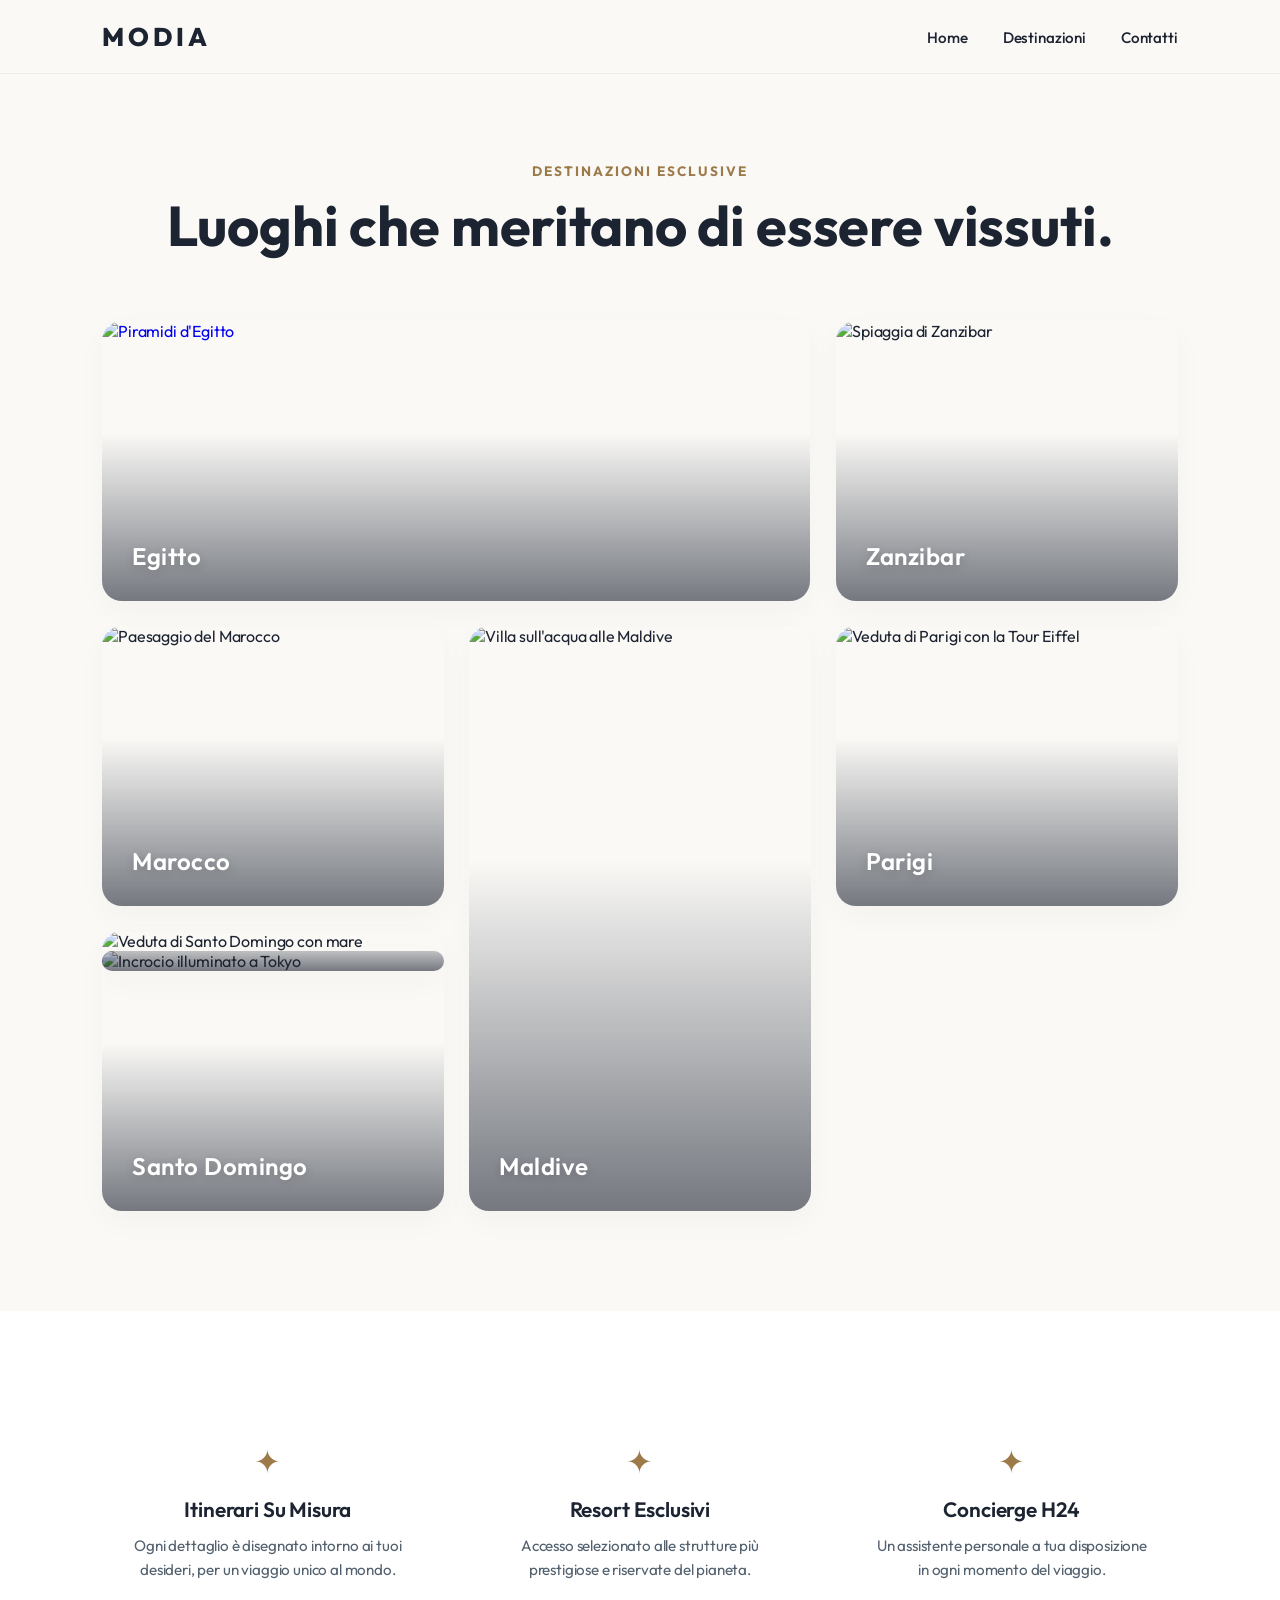
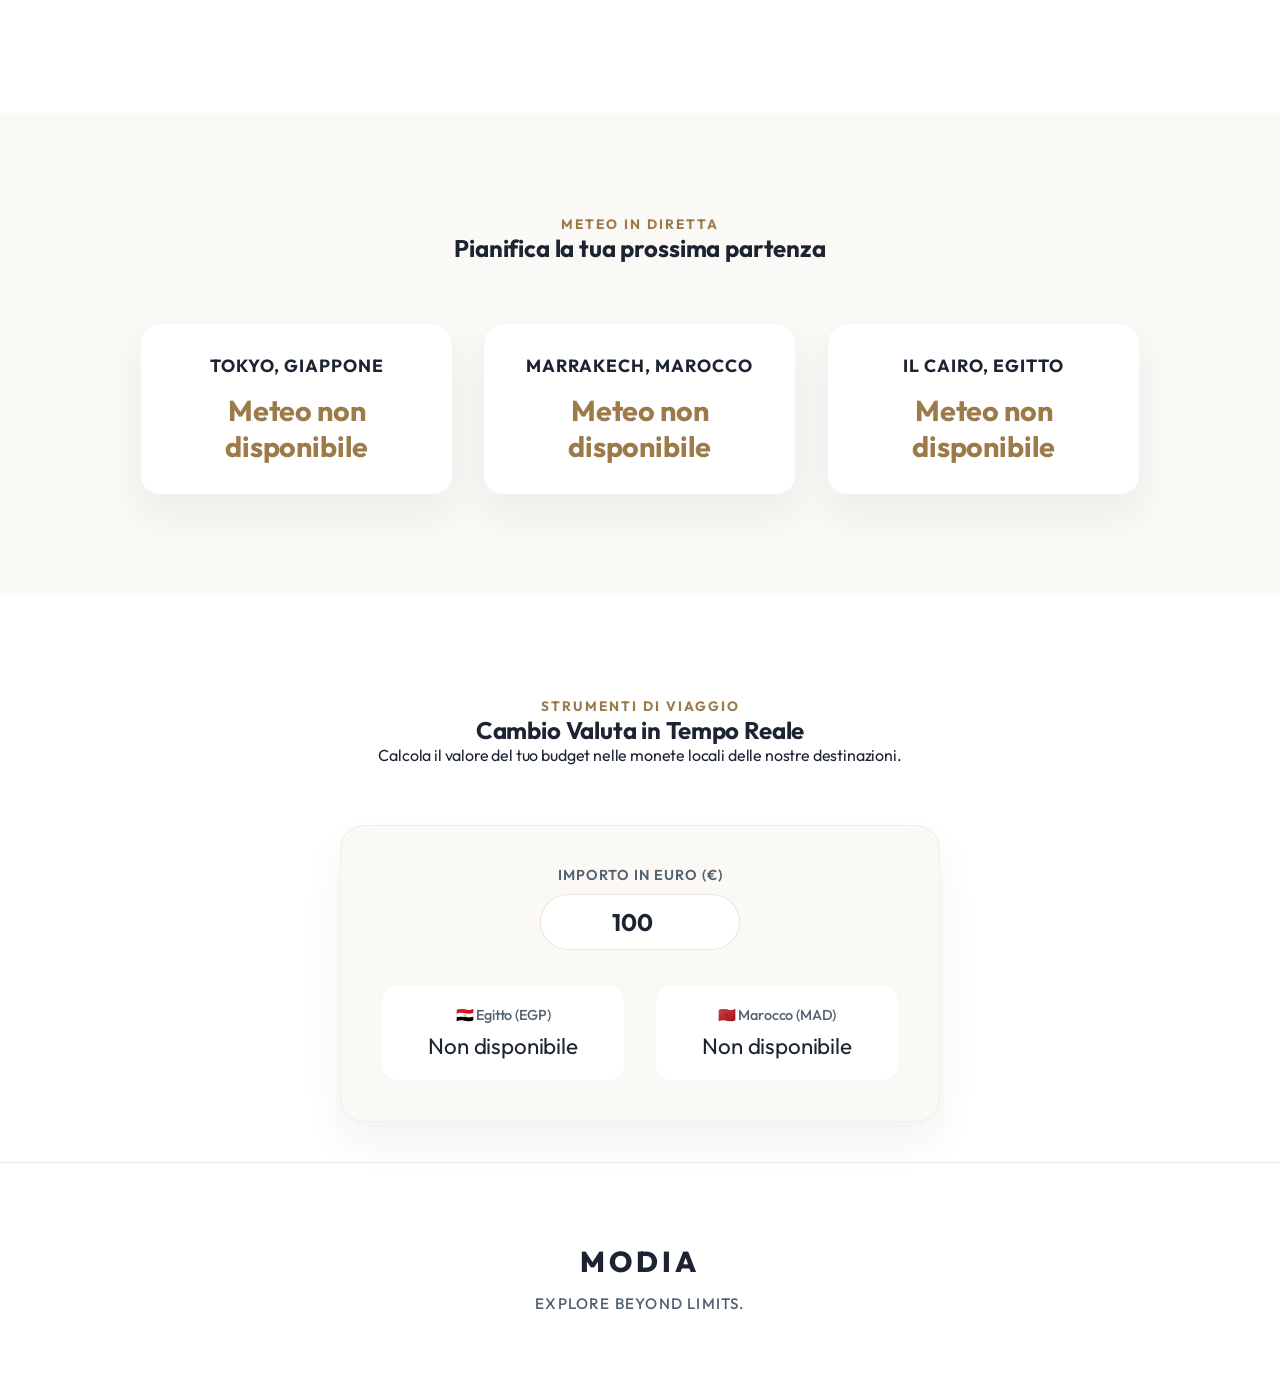
==== commit 5c53bd57: "Aggiunta di una nuova città" ====
--- a/destinazioni.html
+++ b/destinazioni.html
@@ -23,7 +23,6 @@
         <ul>
           <li><a href="index.html">Home</a></li>
           <li><a href="destinazioni.html" aria-current="page">Destinazioni</a></li>
-          <li><a href="destinazioni/egitto.html">Egitto</a></li>
           <li><a href="index.html#contatti">Contatti</a></li>
         </ul>
       </nav>
@@ -104,6 +103,18 @@
             </div>
           </div>
 
+          <div class ="card">
+            <img
+              src="https://unsplash.com/it/foto/veduta-aerea-della-citta-accanto-allo-specchio-dacqua-durante-il-giorno-q5z92_n_HxY"
+              alt="Veduta di Santo Domingo con mare"
+              width="1200"
+              height="280"
+              loading="lazy"
+            />
+            <div class="overlay">
+              <h3>Santo Domingo</h3>
+            </div>
+
           <div class="card">
             <img
               src="https://images.unsplash.com/photo-1540959733332-eab4deabeeaf?w=1200"
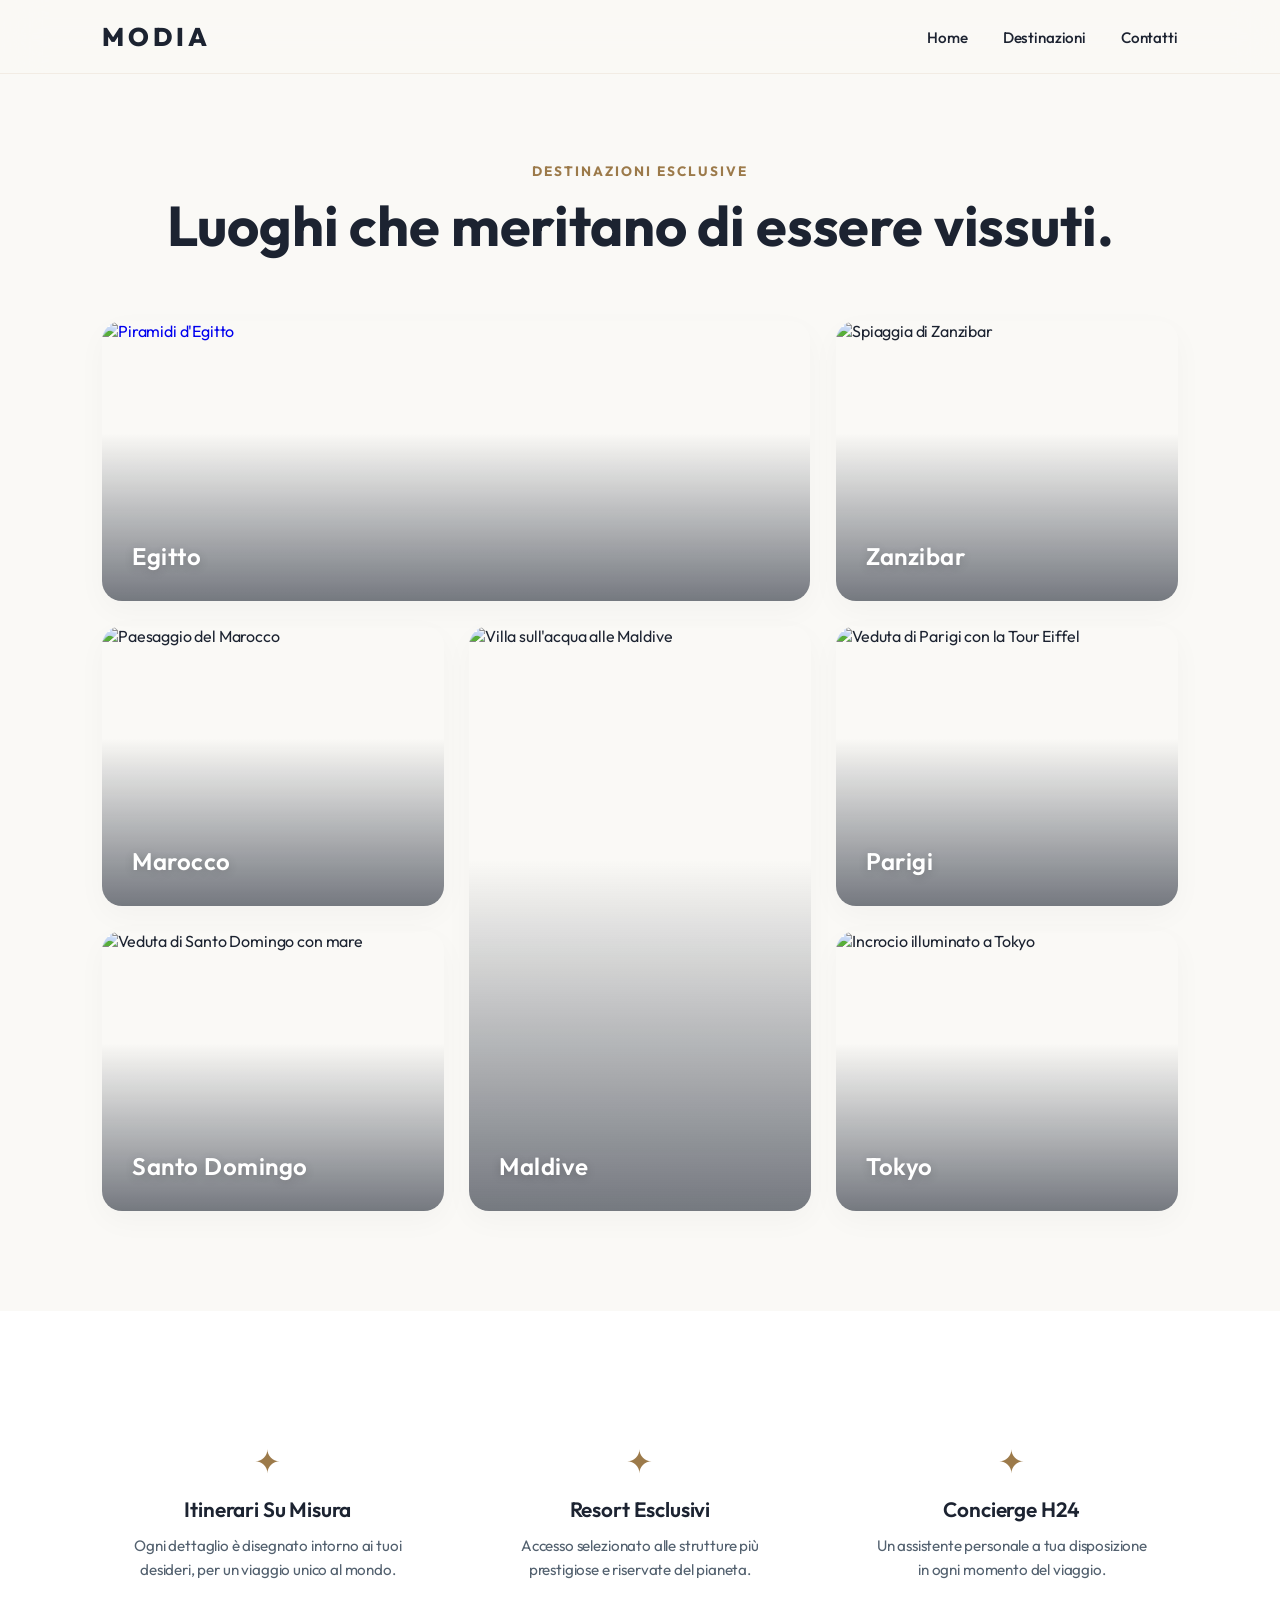
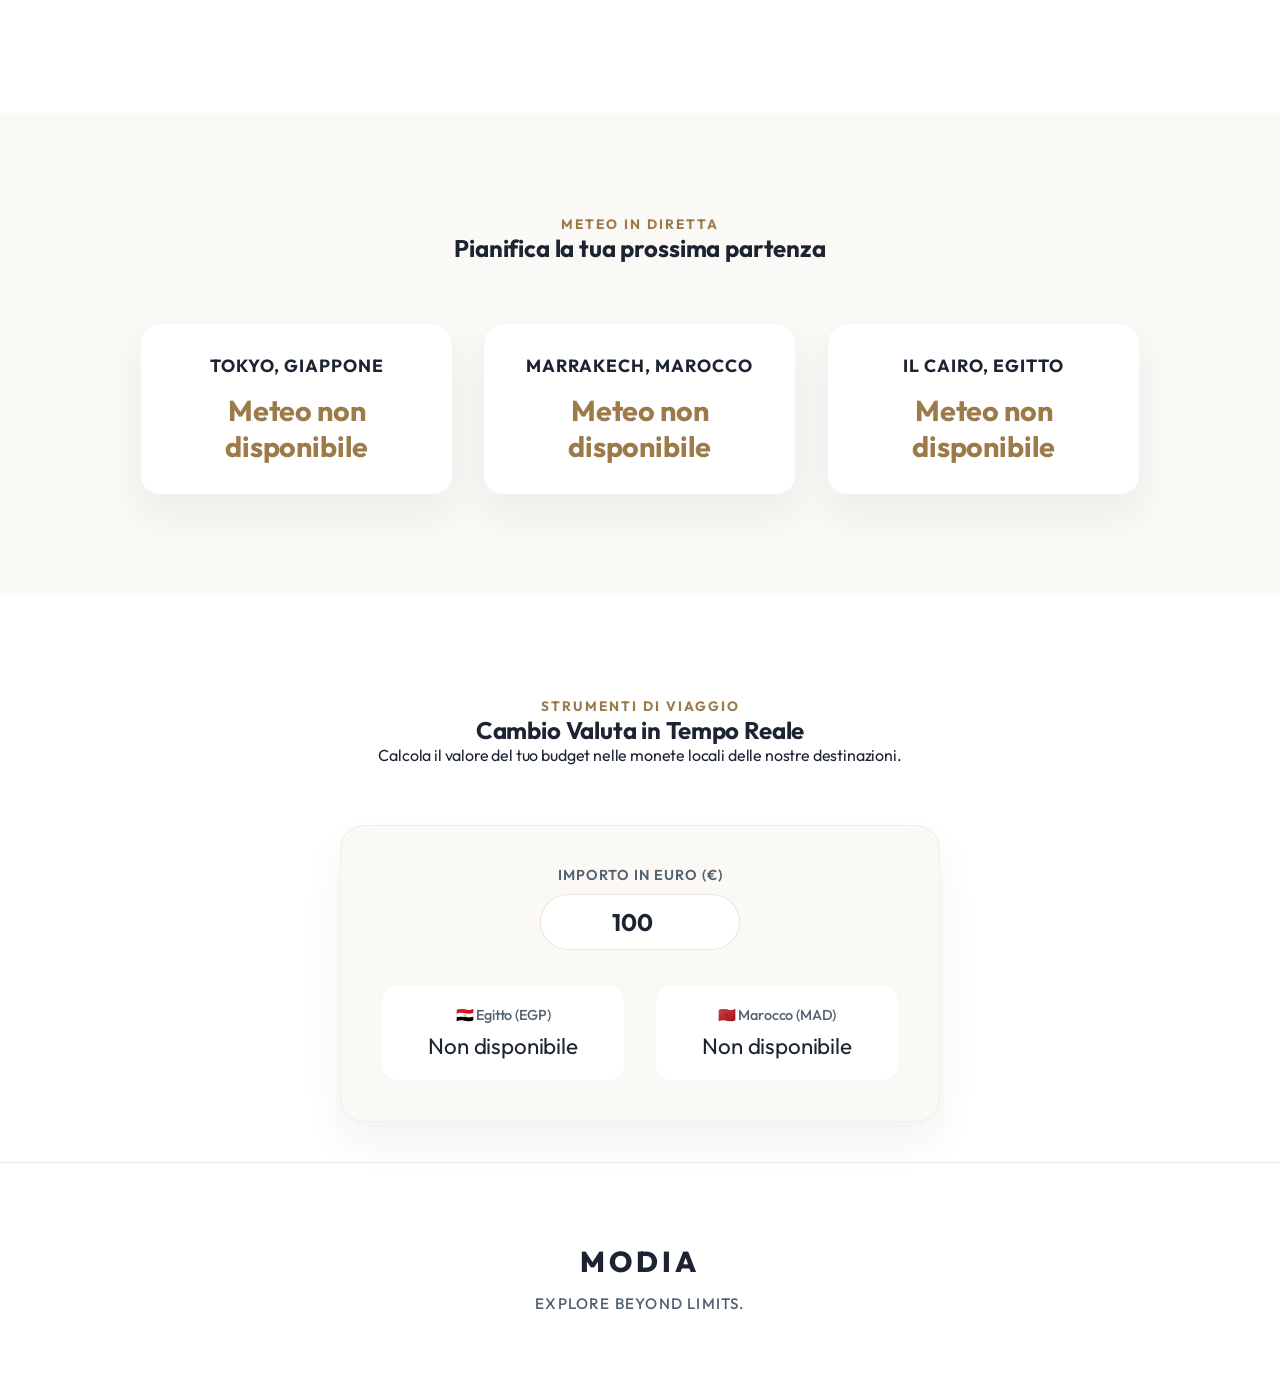
==== commit f3f3e66a: "modifiche" ====
--- a/destinazioni.html
+++ b/destinazioni.html
@@ -114,7 +114,8 @@
             <div class="overlay">
               <h3>Santo Domingo</h3>
             </div>
-
+          </div>
+          
           <div class="card">
             <img
               src="https://images.unsplash.com/photo-1540959733332-eab4deabeeaf?w=1200"
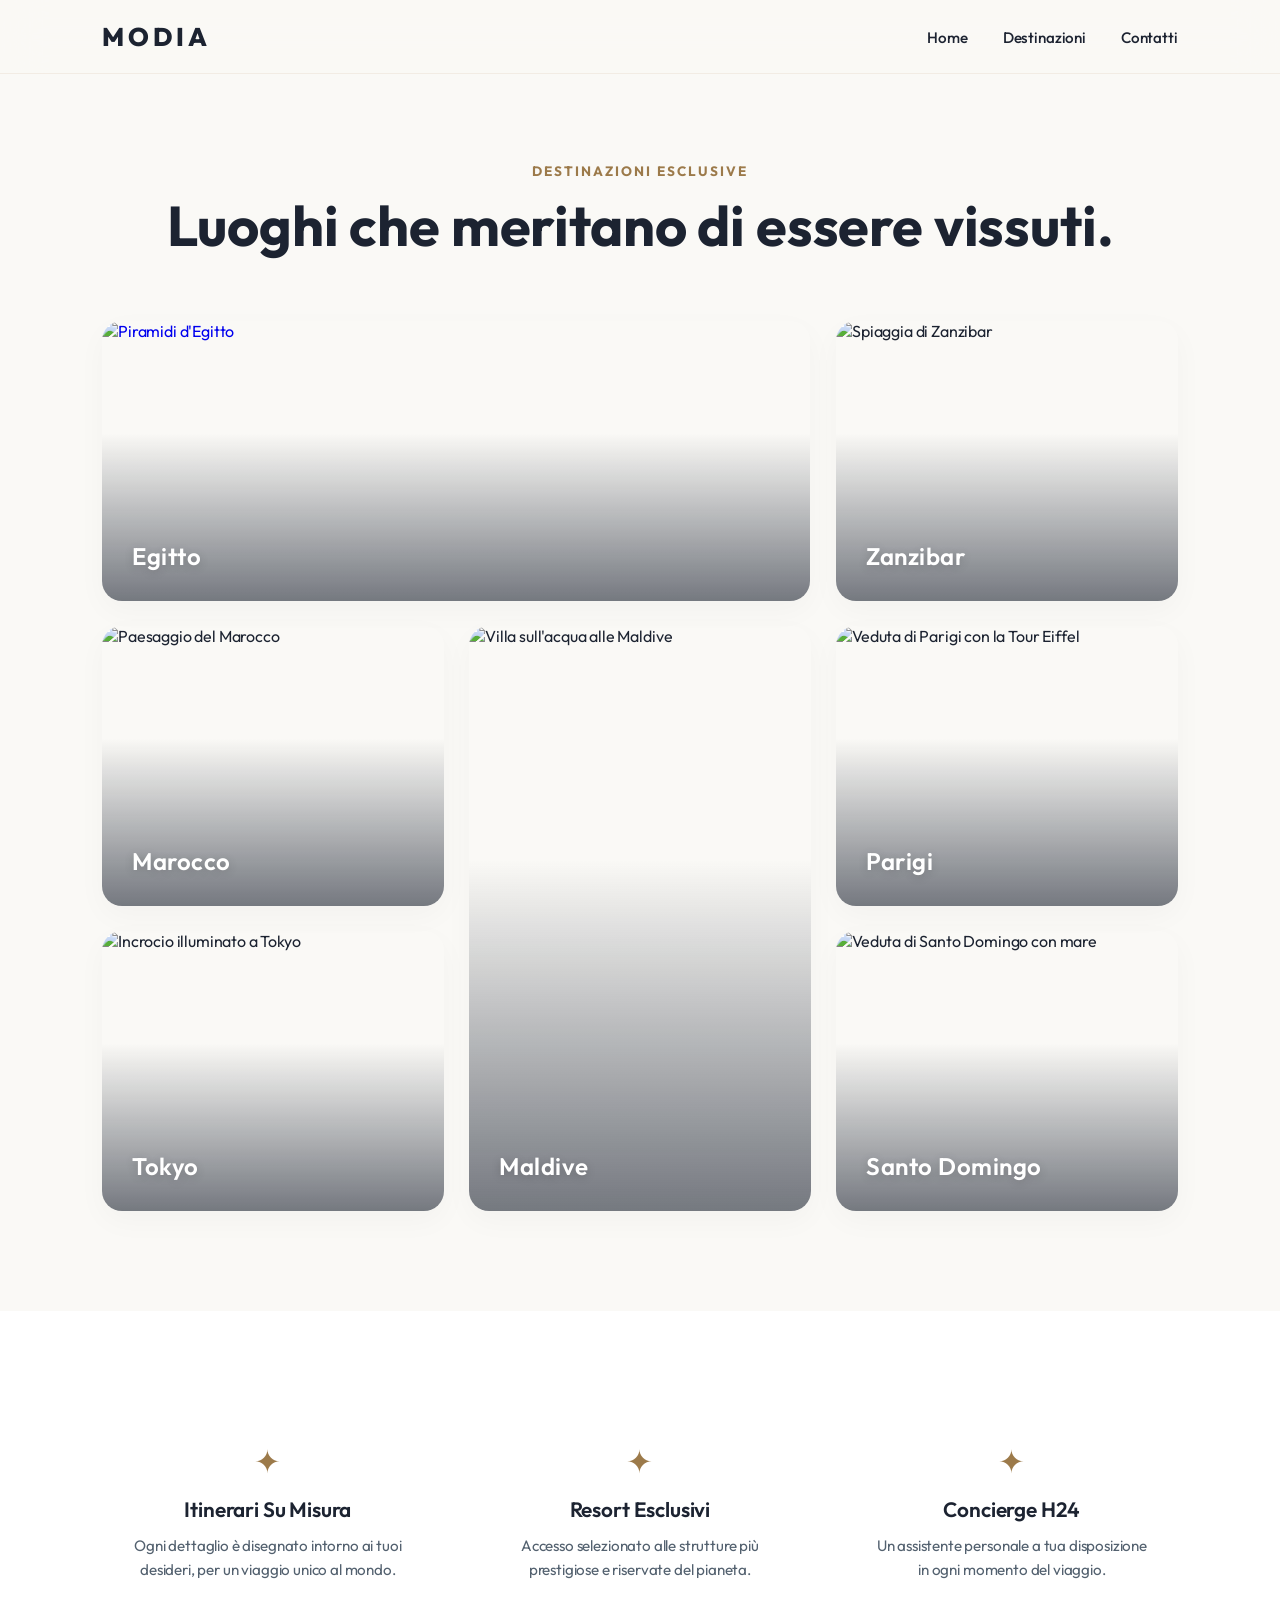
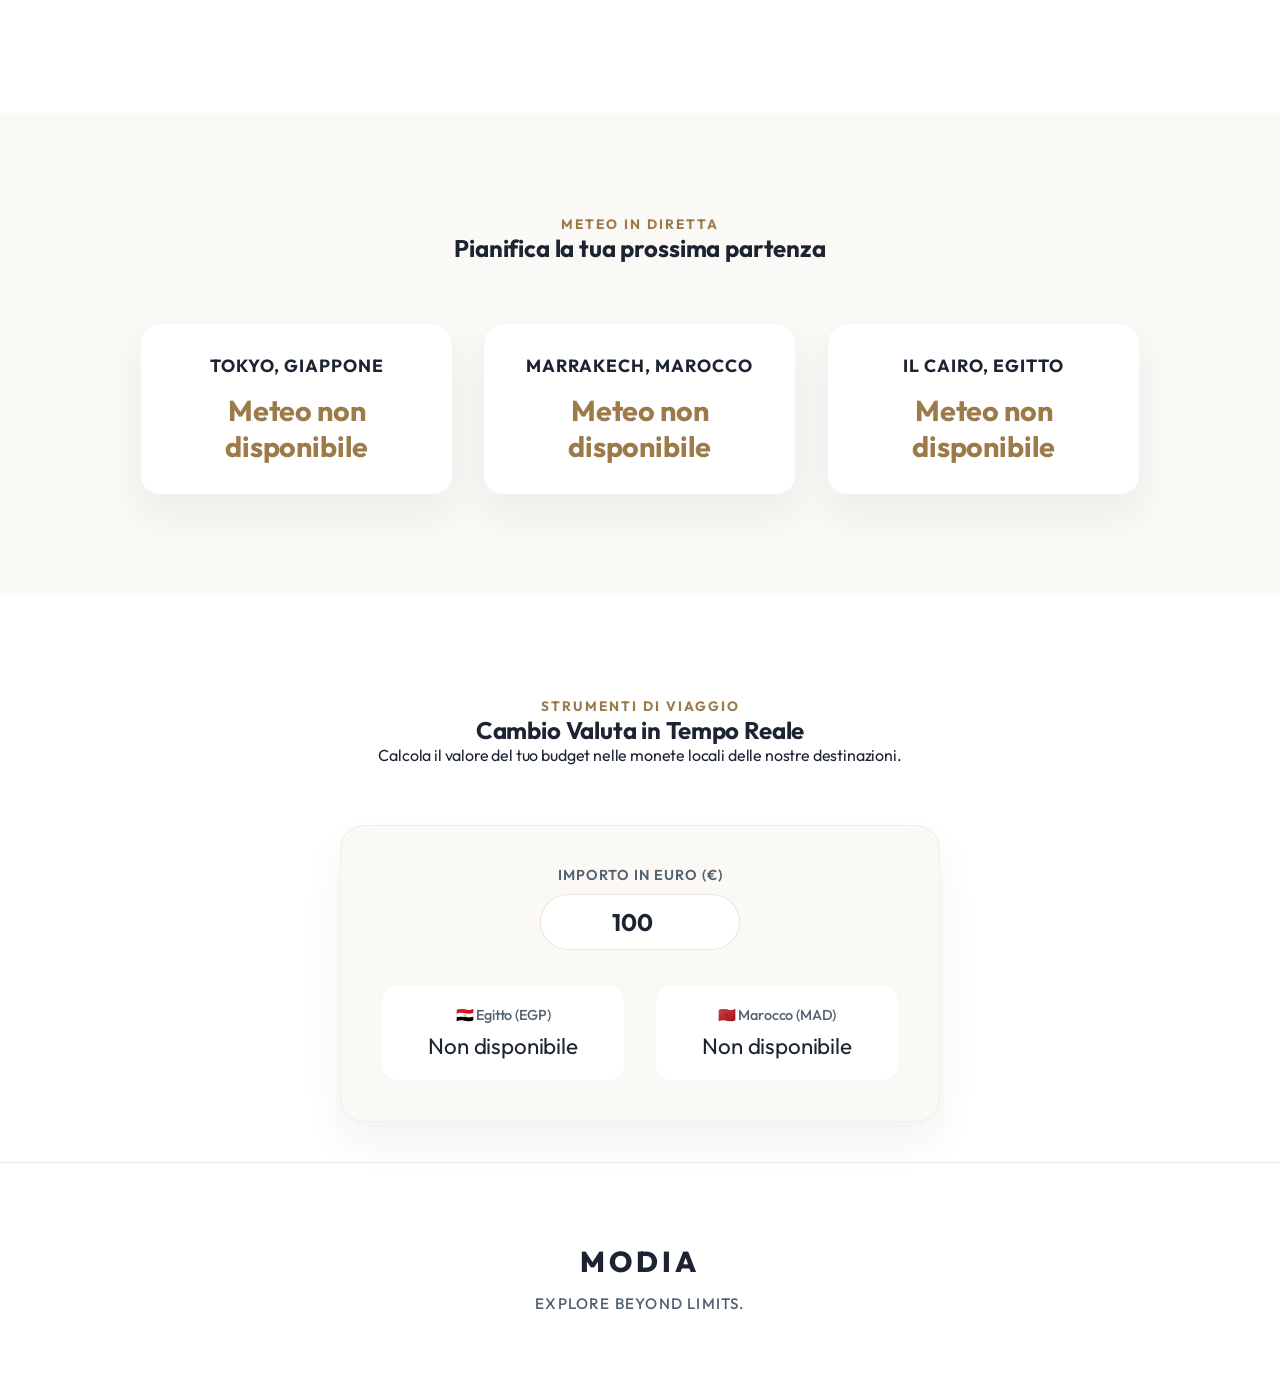
==== commit 4e61f0d6: "modifiche" ====
--- a/destinazioni.html
+++ b/destinazioni.html
@@ -103,7 +103,20 @@
             </div>
           </div>
 
-          <div class ="card">
+          <div class="card">
+            <img
+              src="https://images.unsplash.com/photo-1540959733332-eab4deabeeaf?w=1200"
+              alt="Incrocio illuminato a Tokyo"
+              width="1200"
+              height="280"
+              loading="lazy"
+            />
+            <div class="overlay">
+              <h3>Tokyo</h3>
+            </div>
+          </div>
+
+          <div class="card">
             <img
               src="https://unsplash.com/it/foto/veduta-aerea-della-citta-accanto-allo-specchio-dacqua-durante-il-giorno-q5z92_n_HxY"
               alt="Veduta di Santo Domingo con mare"
@@ -113,19 +126,6 @@
             />
             <div class="overlay">
               <h3>Santo Domingo</h3>
-            </div>
-          </div>
-          
-          <div class="card">
-            <img
-              src="https://images.unsplash.com/photo-1540959733332-eab4deabeeaf?w=1200"
-              alt="Incrocio illuminato a Tokyo"
-              width="1200"
-              height="280"
-              loading="lazy"
-            />
-            <div class="overlay">
-              <h3>Tokyo</h3>
             </div>
           </div>
         </div>
